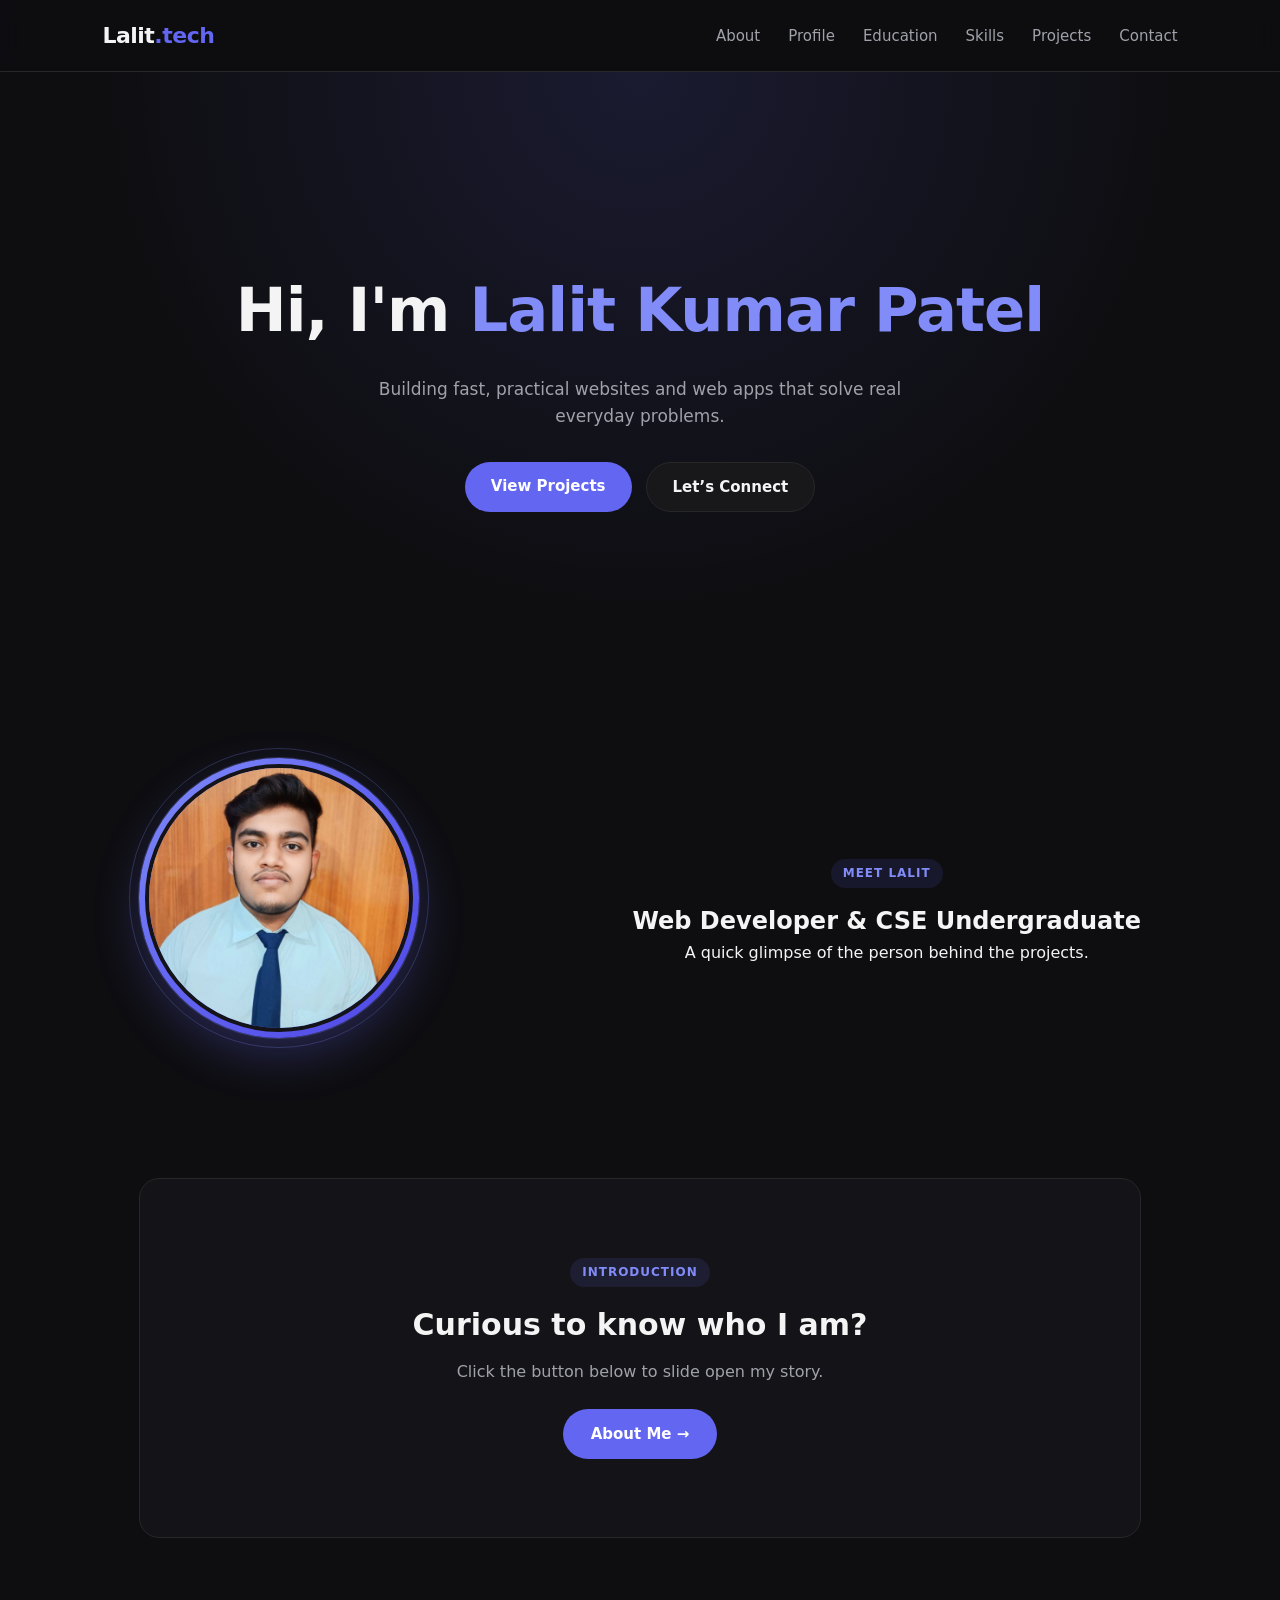
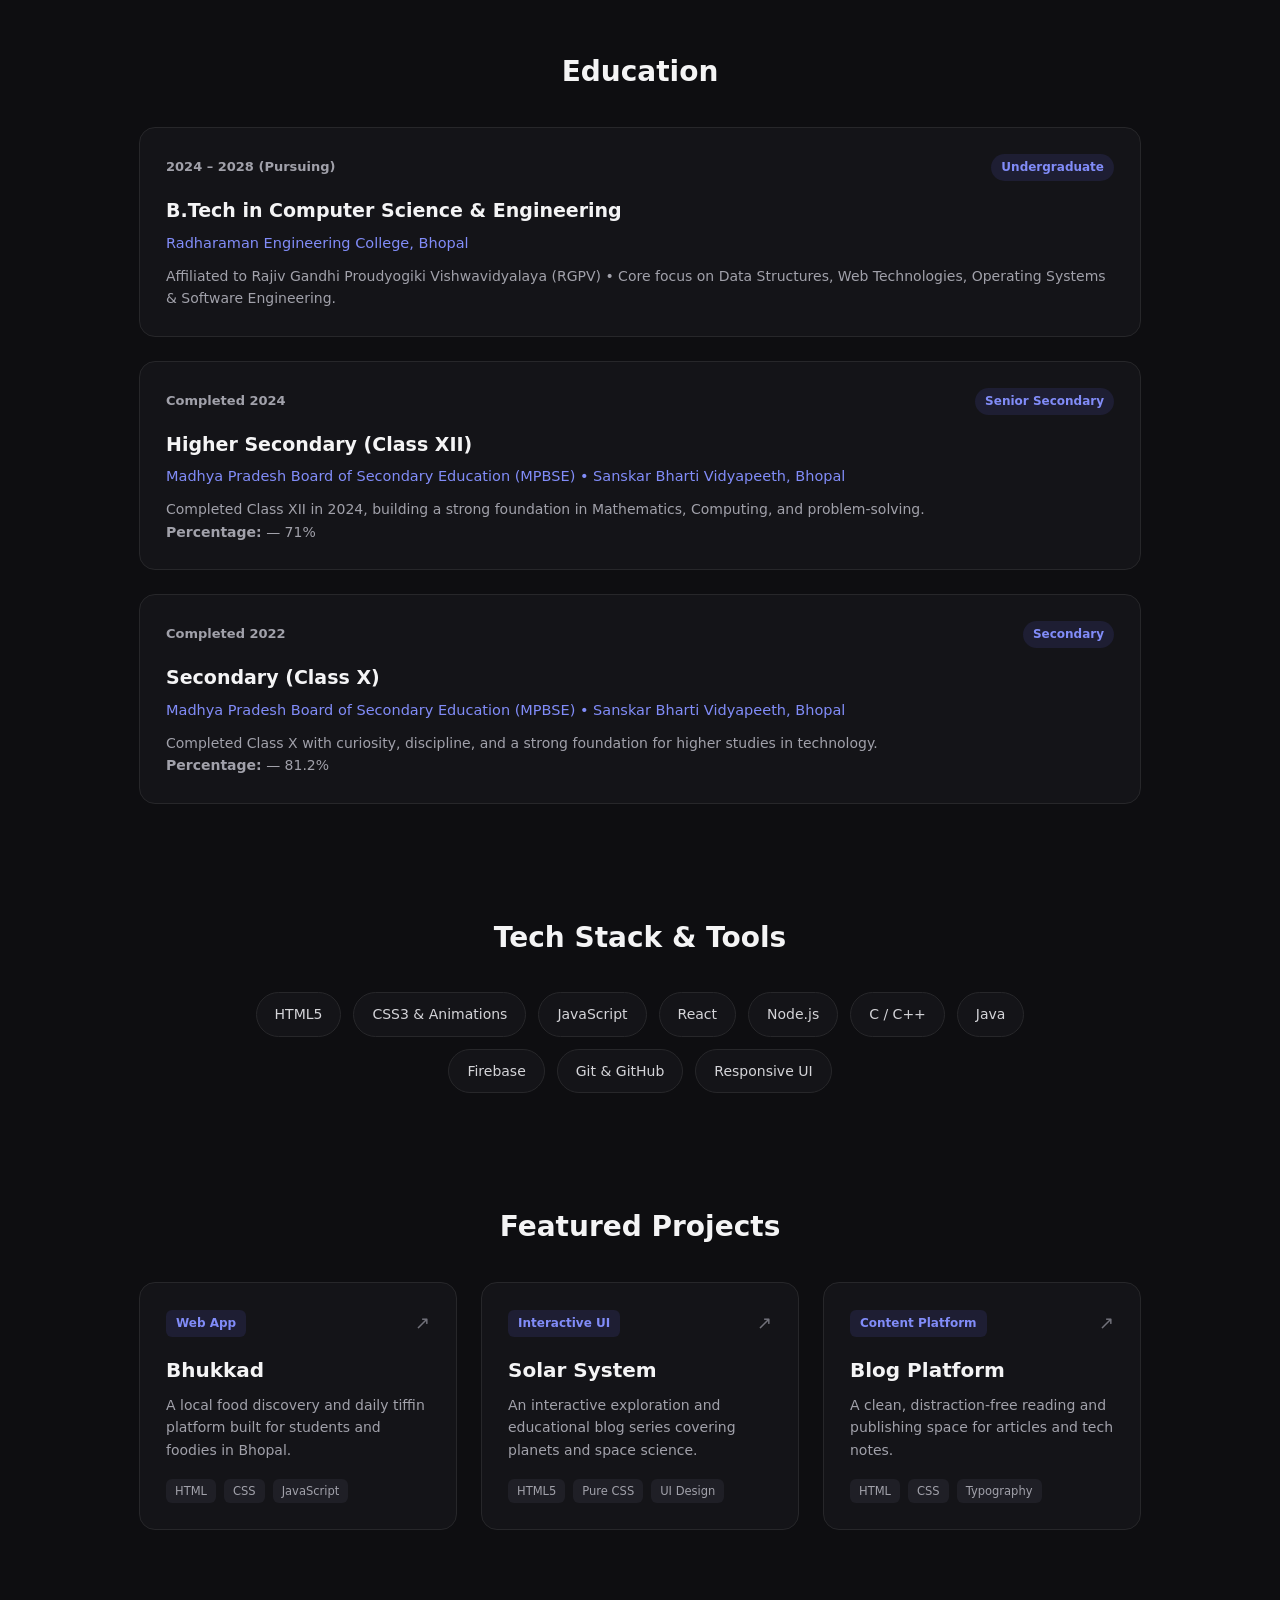
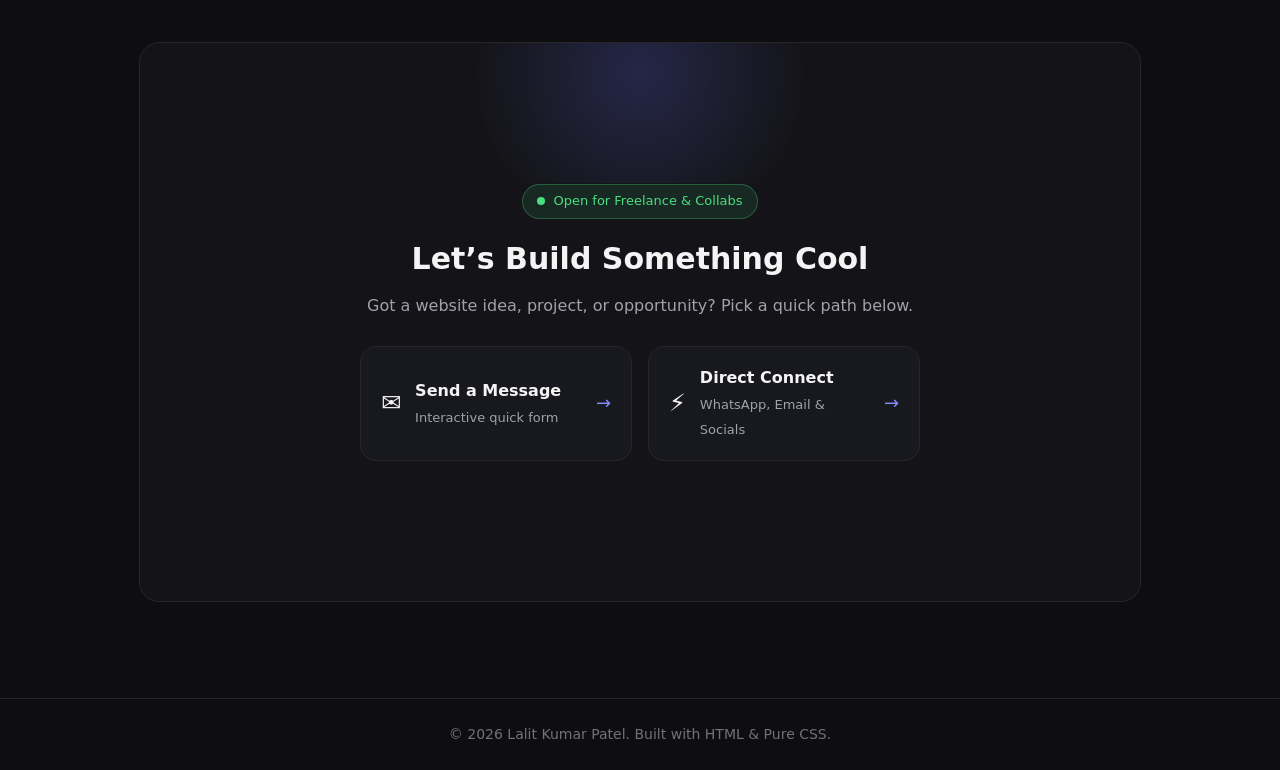
==== index.html @ 181f8908 "Fix portfolio homepage for GitHub Pages" ====
<!DOCTYPE html>
<html lang="en">
<head>
  <meta charset="UTF-8" />
  <meta name="viewport" content="width=device-width, initial-scale=1.0" />
  <meta name="theme-color" content="#0e0e11" />
  <title>Lalit Kumar Patel | Web Developer Portfolio</title>
  <link rel="icon" href="favicon.png" type="image/png" />
  <link rel="stylesheet" href="portfolio.css" />
</head>
<body>
  <!-- Navigation Bar -->
  <nav class="navbar">
    <div class="logo">Lalit<span>.tech</span></div>
    <ul>
      <li><a href="#about">About</a></li>
      <li><a href="#profile">Profile</a></li>
      <li><a href="#education">Education</a></li>
      <li><a href="#skills">Skills</a></li>
      <li><a href="#projects">Projects</a></li>
      <li><a href="#contact">Contact</a></li>
    </ul>
  </nav>

  <!-- Hero Section -->
  <header class="hero">
    <h1>Hi, I'm <span>Lalit Kumar Patel</span></h1>
    <p class="hero-sub">
      Building fast, practical websites and web apps that solve real everyday problems.
    </p>
    <div class="hero-actions">
      <a href="#projects" class="btn-primary">View Projects</a>
      <a href="#contact" class="btn-secondary">Let’s Connect</a>
    </div>
  </header>

  <main>
    <!-- Profile Image Section -->
    <section id="profile" class="section profile-section" style="display: flex; align-items: center; gap: 2rem;">
      <div class="profile-image-wrap">
        <img src="profile.webp" alt="Portrait of Lalit Kumar Patel" class="profile-image" />
      </div>
      <div style="text-align: center;">
        <span class="section-tag">Meet Lalit</span>
        <h2>Web Developer &amp; CSE Undergraduate</h2>
        <p>A quick glimpse of the person behind the projects.</p>
      </div>
    </section>

    <!-- About Me Section -->
    <section id="about" class="section">
      <div class="about-box">
        <input type="checkbox" id="about-drawer-toggle" aria-label="Toggle About Me drawer" />

        <div class="about-front">
          <span class="section-tag">Introduction</span>
          <h2>Curious to know who I am?</h2>
          <p>Click the button below to slide open my story.</p>
          <label for="about-drawer-toggle" class="drawer-trigger-btn">
            About Me →
          </label>
        </div>

        <div class="section-drawer">
          <div class="drawer-top">
            <h3>About Me</h3>
            <label for="about-drawer-toggle" class="close-btn" aria-label="Close About Me drawer">&times;</label>
          </div>
          <div class="drawer-body">
            <p>
              Hey! I’m <strong>Lalit</strong>—a Computer Science student from Bhopal who enjoys building useful things for the web.
            </p>
            <p>
              I spend most of my time turning rough ideas into clean, working websites. Instead of just making practice clones, I like building stuff people around me can actually use—like <strong>Bhukkad</strong> for local food and tiffins, or an online store setup for <strong>Manya Medical Store</strong>.
            </p>
            <p>
              When I’m not coding, I’m usually hosting college events, managing fests, or exploring new ideas. Always up for learning and building cool projects.
            </p>
          </div>
        </div>
      </div>
    </section>

    <!-- Education Section -->
    <section id="education" class="section">
      <h2 class="section-title">Education</h2>
      <div class="education-grid" style="display: flex; flex-direction: column;">
        <div class="edu-card">
          <div class="edu-top">
            <span class="edu-year">2024 – 2028 (Pursuing)</span>
            <span class="edu-badge">Undergraduate</span>
          </div>
          <h3>B.Tech in Computer Science &amp; Engineering</h3>
          <p class="edu-inst">Radharaman Engineering College, Bhopal</p>
          <p class="edu-sub">Affiliated to Rajiv Gandhi Proudyogiki Vishwavidyalaya (RGPV) • Core focus on Data Structures, Web Technologies, Operating Systems &amp; Software Engineering.</p>
        </div>

        <div class="edu-card">
          <div class="edu-top">
            <span class="edu-year">Completed 2024</span>
            <span class="edu-badge">Senior Secondary</span>
          </div>
          <h3>Higher Secondary (Class XII)</h3>
          <p class="edu-inst">Madhya Pradesh Board of Secondary Education (MPBSE) • Sanskar Bharti Vidyapeeth, Bhopal</p>
          <p class="edu-sub">Completed Class XII in 2024, building a strong foundation in Mathematics, Computing, and problem-solving.</p>
          <p class="edu-sub"><strong>Percentage:</strong> — 71%</p>
        </div>
        <div class="edu-card">
          <div class="edu-top">
            <span class="edu-year">Completed 2022</span>
            <span class="edu-badge">Secondary</span>
          </div>
          <h3>Secondary (Class X)</h3>
          <p class="edu-inst">Madhya Pradesh Board of Secondary Education (MPBSE) • Sanskar Bharti Vidyapeeth, Bhopal</p>
          <p class="edu-sub">Completed Class X with curiosity, discipline, and a strong foundation for higher studies in technology.</p>
          <p class="edu-sub"><strong>Percentage:</strong> — 81.2%</p>
        </div>
      </div>
    </section>

    <!-- Tech Stack & Skills Section -->
    <section id="skills" class="section skills-section">
      <h2 class="section-title">Tech Stack &amp; Tools</h2>
      <div class="skills-grid">
        <span class="skill-pill">HTML5</span>
        <span class="skill-pill">CSS3 &amp; Animations</span>
        <span class="skill-pill">JavaScript</span>
        <span class="skill-pill">React</span>
        <span class="skill-pill">Node.js</span>
        <span class="skill-pill">C / C++</span>
        <span class="skill-pill">Java</span>
        <span class="skill-pill">Firebase</span>
        <span class="skill-pill">Git &amp; GitHub</span>
        <span class="skill-pill">Responsive UI</span>
      </div>
    </section>

    <!-- Projects Section -->
    <section id="projects" class="section">
      <h2 class="section-title">Featured Projects</h2>
      <div class="projects-grid">
        <a href="https://bhukkad-static.vercel.app/" target="_blank" rel="noopener noreferrer" class="project-card">
          <div>
            <div class="card-top">
              <span class="project-tag">Web App</span>
              <span class="arrow">↗</span>
            </div>
            <h3>Bhukkad</h3>
            <p>A local food discovery and daily tiffin platform built for students and foodies in Bhopal.</p>
          </div>
          <div class="tech-tags">
            <span>HTML</span>
            <span>CSS</span>
            <span>JavaScript</span>
          </div>
        </a>

        <a href="solarsystem.html" target="_blank" rel="noopener noreferrer" class="project-card">
          <div>
            <div class="card-top">
              <span class="project-tag">Interactive UI</span>
              <span class="arrow">↗</span>
            </div>
            <h3>Solar System</h3>
            <p>An interactive exploration and educational blog series covering planets and space science.</p>
          </div>
          <div class="tech-tags">
            <span>HTML5</span>
            <span>Pure CSS</span>
            <span>UI Design</span>
          </div>
        </a>

        <a href="project3.html" target="_blank" rel="noopener noreferrer" class="project-card">
          <div>
            <div class="card-top">
              <span class="project-tag">Content Platform</span>
              <span class="arrow">↗</span>
            </div>
            <h3>Blog Platform</h3>
            <p>A clean, distraction-free reading and publishing space for articles and tech notes.</p>
          </div>
          <div class="tech-tags">
            <span>HTML</span>
            <span>CSS</span>
            <span>Typography</span>
          </div>
        </a>
      </div>
    </section>

    <!-- Interactive Contact Hub (Zero White Flash) -->
    <section id="contact" class="section contact-section">
      <div id="message-sent" class="about-box contact-hub">
        <div class="hub-glow"></div>

        <!-- Hidden Drawer Toggles -->
        <input type="checkbox" id="msg-drawer-toggle" class="drawer-checkbox" aria-label="Toggle Send Message drawer" />
        <input type="checkbox" id="social-drawer-toggle" class="drawer-checkbox" aria-label="Toggle Other Contact drawer" />

        <!-- Main Front View -->
        <div class="about-front hub-front">
          <div class="availability-pill">
            <span class="pulse-dot"></span> Open for Freelance &amp; Collabs
          </div>
          <h2>Let’s Build Something Cool</h2>
          <p>Got a website idea, project, or opportunity? Pick a quick path below.</p>
          
          <div class="hub-actions">
            <label for="msg-drawer-toggle" class="hub-card-btn">
              <span class="hub-icon">&#9993;</span>
              <div>
                <strong>Send a Message</strong>
                <small>Interactive quick form</small>
              </div>
              <span class="hub-arrow">→</span>
            </label>

            <label for="social-drawer-toggle" class="hub-card-btn">
              <span class="hub-icon">⚡</span>
              <div>
                <strong>Direct Connect</strong>
                <small>WhatsApp, Email &amp; Socials</small>
              </div>
              <span class="hub-arrow">→</span>
            </label>
          </div>
        </div>

        <!-- Drawer 1: Interactive Form with Country Code & Live Progress -->
        <div class="section-drawer msg-drawer">
          <div class="drawer-top">
            <h3>Drop Your Details</h3>
            <label for="msg-drawer-toggle" class="close-btn" aria-label="Close Send Message drawer">&times;</label>
          </div>

          <div class="drawer-body">
            <form action="#message-sent" class="modern-form">
              <!-- Live Pure-CSS Completion Meter -->
              <div class="progress-track" aria-hidden="true">
                <div class="progress-fill"></div>
              </div>

              <!-- Interactive Selectable Reason Chips (Required) -->
              <div class="reason-picker">
                <span class="picker-label">Why are you messaging me? *</span>
                <div class="chip-grid">
                  <label class="reason-chip">
                    <input type="radio" name="reason" value="Freelance Project" required />
                    <span>💻 Freelance Project</span>
                  </label>
                  <label class="reason-chip">
                    <input type="radio" name="reason" value="Internship / Job" />
                    <span>🚀 Job / Internship</span>
                  </label>
                  <label class="reason-chip">
                    <input type="radio" name="reason" value="Collaboration" />
                    <span>🤝 Collaboration</span>
                  </label>
                  <label class="reason-chip">
                    <input type="radio" name="reason" value="Just Saying Hi" />
                    <span>👋 Just Saying Hi</span>
                  </label>
                </div>
              </div>

              <!-- Name & Country Code + Phone Row -->
              <div class="input-row">
                <div class="floating-field">
                  <input type="text" id="f-name" name="name" placeholder=" " required />
                  <label for="f-name">Your Name *</label>
                </div>

                <!-- Country Code + Phone Combined Box -->
                <div class="phone-group">
                  <select name="country_code" class="country-select" aria-label="Country Code">
                    <option value="+91" selected>🇮🇳 +91</option>
                    <option value="+1">🇺🇸 +1</option>
                    <option value="+44">🇬🇧 +44</option>
                    <option value="+971">🇦🇪 +971</option>
                    <option value="+61">🇦🇺 +61</option>
                    <option value="+49">🇩🇪 +49</option>
                  </select>
                  <div class="floating-field phone-input-wrap">
                    <input type="tel" id="f-phone" name="phone" placeholder=" " pattern="[0-9\s-]{7,15}" required />
                    <label for="f-phone">Contact No. *</label>
                  </div>
                </div>
              </div>

              <div class="floating-field">
                <input type="email" id="f-email" name="email" placeholder=" " required />
                <label for="f-email">Your Email Address *</label>
              </div>

              <div class="floating-field">
                <input type="text" id="f-note" name="note" placeholder=" " />
                <label for="f-note">Quick Note or Project Idea (Optional)</label>
              </div>

              <button type="submit" class="btn-primary modern-submit">
                Send Message ✨
              </button>
            </form>
          </div>
        </div>

        <!-- Smooth In-Place Confirmation Screen (No White Flash) -->
        <div class="section-drawer sent-drawer">
          <div class="drawer-top">
            <h3>Status</h3>
            <a href="#contact" class="close-btn" aria-label="Close confirmation">&times;</a>
          </div>
          <div class="drawer-body sent-body">
            <div class="sent-badge">✓</div>
            <h4>Message Sent!</h4>
            <p>Thanks for reaching out, buddy. Lalit will get back to you soon.</p>
            <a href="#contact" class="drawer-trigger-btn">Done</a>
          </div>
        </div>

        <!-- Drawer 2: Interactive Social Cards Grid (Clean Copy, No IDs) -->
        <div class="section-drawer social-drawer">
          <div class="drawer-top">
            <h3>Direct Connect</h3>
            <label for="social-drawer-toggle" class="close-btn" aria-label="Close Other Contact drawer">&times;</label>
          </div>

          <div class="drawer-body">
            <p class="social-sub">Choose your preferred platform to start a conversation:</p>
            <div class="social-cards-grid">
              <a href="https://wa.me/918319443695" target="_blank" rel="noopener noreferrer" class="social-tile wa-tile">
                <img src="whatsapp.webp" alt="WhatsApp" height="44" />
                <div>
                  <strong>WhatsApp</strong>
                  <small>Chat directly</small>
                </div>
                <span class="tile-arrow">↗</span>
              </a>

              <a href="mailto:lalitkumarpatel.10.english@gmail.com" target="_blank" rel="noopener noreferrer" class="social-tile mail-tile">
                <img src="email.webp" alt="Email" height="34" />
                <div>
                  <strong>Email Me</strong>
                  <small>Send an inbox note</small>
                </div>
                <span class="tile-arrow">↗</span>
              </a>

              <a href="https://www.linkedin.com/in/thelalitpatel25" target="_blank" rel="noopener noreferrer" class="social-tile li-tile">
                <img src="linkedin.webp" alt="LinkedIn" height="44" />
                <div>
                  <strong>LinkedIn</strong>
                  <small>Let’s network</small>
                </div>
                <span class="tile-arrow">↗</span>
              </a>

              <a href="https://github.com/Lalit2506" target="_blank" rel="noopener noreferrer" class="social-tile gh-tile">
                <img src="github.webp" alt="GitHub" height="36" />
                <div>
                  <strong>GitHub</strong>
                  <small>Explore my code</small>
                </div>
                <span class="tile-arrow">↗</span>
              </a>

              <a href="https://www.instagram.com/the_lalit_patel_25/" target="_blank" rel="noopener noreferrer" class="social-tile ig-tile">
                <img src="instagram.webp" alt="Instagram" height="44" />
                <div>
                  <strong>Instagram</strong>
                  <small>Follow updates</small>
                </div>
                <span class="tile-arrow">↗</span>
              </a>

              <a href="https://www.facebook.com/lalit.patel.884499/" target="_blank" rel="noopener noreferrer" class="social-tile fb-tile">
                <img src="facebook.webp" alt="Facebook" height="28" />
                <div>
                  <strong>Facebook</strong>
                  <small>Stay connected</small>
                </div>
                <span class="tile-arrow">↗</span>
              </a>
              <a href="sms:8319443695" class="social-tile dm-tile" style="grid-column: 1 / -1; justify-self: center;">
                <span aria-hidden="true">💬</span>
                <div>
                  <strong>Direct Message</strong>
                  <small>Send me a message</small>
                </div>
                <span class="tile-arrow">↗</span>
              </a>
            </div>
          </div>
        </div>
      </div>
    </section>
  </main>

  <footer>
    <p>© 2026 Lalit Kumar Patel. Built with HTML &amp; Pure CSS.</p>
  </footer>
</body>
</html>
---- portfolio.css ----
/* Base Reset & Smooth Scroll */
* {
  margin: 0;
  padding: 0;
  box-sizing: border-box;
}

html {
  scroll-behavior: smooth;
  background-color: #0e0e11; /* Prevents any white flash on navigation */
  color-scheme: dark;
}

body {
  font-family: system-ui, -apple-system, BlinkMacSystemFont, "Segoe UI", Roboto, sans-serif;
  background-color: #0e0e11;
  color: #f4f4f5;
  line-height: 1.6;
}

/* --- NAVBAR --- */
.navbar {
  position: sticky;
  top: 0;
  z-index: 50;
  display: flex;
  justify-content: space-between;
  align-items: center;
  padding: 18px 8%;
  background: rgba(14, 14, 17, 0.85);
  backdrop-filter: blur(10px);
  border-bottom: 1px solid #27272a;
}

.logo {
  font-size: 22px;
  font-weight: 700;
  letter-spacing: -0.5px;
}

.logo span {
  color: #6366f1;
}

.navbar ul {
  list-style: none;
  display: flex;
  gap: 28px;
}

.navbar a {
  color: #a1a1aa;
  text-decoration: none;
  font-size: 15px;
  font-weight: 500;
  transition: color 0.2s ease;
}

.navbar a:hover {
  color: #ffffff;
}

/* --- HERO SECTION --- */
.hero {
  min-height: 70vh;
  display: flex;
  flex-direction: column;
  justify-content: center;
  align-items: center;
  text-align: center;
  padding: 60px 20px;
  background: radial-gradient(circle at top, rgba(99, 102, 241, 0.14), transparent 60%);
}

.badge {
  background: #18181b;
  border: 1px solid #27272a;
  color: #a1a1aa;
  padding: 6px 14px;
  border-radius: 99px;
  font-size: 13px;
  margin-bottom: 20px;
}

.hero h1 {
  font-size: clamp(2.2rem, 5vw, 3.8rem);
  font-weight: 800;
  letter-spacing: -1px;
  margin-bottom: 16px;
}

.hero h1 span {
  color: #818cf8;
}

.hero-sub {
  max-width: 560px;
  color: #a1a1aa;
  font-size: 17px;
  margin-bottom: 32px;
}

.hero-actions {
  display: flex;
  gap: 14px;
  flex-wrap: wrap;
  justify-content: center;
}

.btn-primary {
  display: inline-block;
  padding: 12px 26px;
  background: #6366f1;
  color: #ffffff;
  text-decoration: none;
  font-weight: 600;
  font-size: 15px;
  border: none;
  border-radius: 99px;
  cursor: pointer;
  transition: transform 0.2s ease, background 0.2s ease, box-shadow 0.2s ease;
}

.btn-primary:hover {
  background: #4f46e5;
  transform: translateY(-2px);
  box-shadow: 0 8px 22px rgba(99, 102, 241, 0.35);
}

.btn-secondary {
  display: inline-block;
  padding: 12px 26px;
  background: #18181b;
  color: #f4f4f5;
  border: 1px solid #27272a;
  text-decoration: none;
  font-weight: 600;
  font-size: 15px;
  border-radius: 99px;
  transition: background 0.2s ease, border-color 0.2s ease, transform 0.2s ease;
}

.btn-secondary:hover {
  background: #27272a;
  border-color: #3f3f46;
  transform: translateY(-2px);
}

/* --- COMMON SECTION --- */
.section {
  max-width: 1050px;
  margin: 0 auto;
  padding: 56px 24px;
}

.section-title {
  font-size: 28px;
  font-weight: 700;
  margin-bottom: 32px;
  text-align: center;
}

/* ===================================================
   ABOUT ME & SHARED DRAWER SYSTEM
=================================================== */
.about-box {
  position: relative;
  overflow: hidden;
  min-height: 360px;
  background: #141418;
  border: 1px solid #27272a;
  border-radius: 20px;
  display: flex;
  align-items: center;
  justify-content: center;
  padding: 40px 24px;
}

#about-drawer-toggle,
.drawer-checkbox {
  display: none;
}

.about-front {
  position: relative;
  z-index: 2;
  text-align: center;
  max-width: 560px;
  transition: opacity 0.4s ease, transform 0.4s ease;
}

.section-tag {
  display: inline-block;
  font-size: 12px;
  font-weight: 600;
  text-transform: uppercase;
  letter-spacing: 1px;
  color: #818cf8;
  background: rgba(99, 102, 241, 0.12);
  padding: 5px 12px;
  border-radius: 99px;
  margin-bottom: 14px;
}

.about-front h2 {
  font-size: 30px;
  margin-bottom: 10px;
}

.about-front p {
  color: #a1a1aa;
  margin-bottom: 24px;
  font-size: 16px;
}

.drawer-trigger-btn {
  display: inline-block;
  padding: 13px 28px;
  background: #6366f1;
  color: #ffffff;
  text-decoration: none;
  font-weight: 600;
  font-size: 15px;
  border-radius: 99px;
  cursor: pointer;
  transition: background 0.2s ease, transform 0.2s ease;
}

.drawer-trigger-btn:hover {
  background: #4f46e5;
  transform: translateY(-2px);
}

.section-drawer {
  position: absolute;
  top: 0;
  right: 0;
  width: 100%;
  height: 100%;
  background: #18181f;
  border-left: 1px solid #3f3f46;
  padding: 28px 36px;
  display: flex;
  flex-direction: column;
  justify-content: center;
  transform: translateX(100%);
  transition: transform 0.55s cubic-bezier(0.16, 1, 0.3, 1);
  z-index: 10;
  overflow-y: auto;
}

#about-drawer-toggle:checked ~ .section-drawer {
  transform: translateX(0);
}

#about-drawer-toggle:checked ~ .about-front {
  opacity: 0.2;
  transform: translateX(-30px);
}

.drawer-top {
  display: flex;
  justify-content: space-between;
  align-items: center;
  border-bottom: 1px solid #27272a;
  padding-bottom: 12px;
  margin-bottom: 16px;
}

.drawer-top h3 {
  font-size: 21px;
  color: #818cf8;
}

.close-btn {
  font-size: 28px;
  line-height: 1;
  color: #a1a1aa;
  text-decoration: none;
  cursor: pointer;
  padding: 2px 10px;
  border-radius: 50%;
  transition: background 0.2s ease, color 0.2s ease, transform 0.2s ease;
}

.close-btn:hover {
  background: #27272a;
  color: #ffffff;
  transform: rotate(90deg);
}

.drawer-body p {
  color: #d4d4d8;
  font-size: 15.5px;
  line-height: 1.7;
  margin-bottom: 14px;
  opacity: 0;
  transform: translateX(15px);
  transition: opacity 0.4s ease 0.2s, transform 0.4s ease 0.2s;
}

#about-drawer-toggle:checked ~ .section-drawer .drawer-body p {
  opacity: 1;
  transform: translateX(0);
}

.drawer-body strong {
  color: #ffffff;
}

/* --- TECH STACK & SKILLS --- */
.skills-grid {
  display: flex;
  flex-wrap: wrap;
  justify-content: center;
  gap: 12px;
  max-width: 780px;
  margin: 0 auto;
}

.skill-pill {
  padding: 10px 18px;
  background: #141418;
  border: 1px solid #27272a;
  border-radius: 99px;
  font-size: 14px;
  font-weight: 500;
  color: #d4d4d8;
  transition: border-color 0.2s ease, transform 0.2s ease, color 0.2s ease;
}

.skill-pill:hover {
  border-color: #6366f1;
  color: #ffffff;
  transform: translateY(-2px);
}

/* --- PROJECTS GRID --- */
.projects-grid {
  display: grid;
  grid-template-columns: repeat(auto-fit, minmax(280px, 1fr));
  gap: 24px;
}

.project-card {
  background: #141418;
  border: 1px solid #27272a;
  border-radius: 16px;
  padding: 26px;
  text-decoration: none;
  color: inherit;
  display: flex;
  flex-direction: column;
  justify-content: space-between;
  gap: 18px;
  transition: transform 0.25s ease, border-color 0.25s ease, background 0.25s ease;
}

.project-card:hover {
  transform: translateY(-5px);
  border-color: #6366f1;
  background: #18181f;
}

.card-top {
  display: flex;
  justify-content: space-between;
  align-items: center;
  margin-bottom: 16px;
}

.project-tag {
  font-size: 12px;
  font-weight: 600;
  color: #818cf8;
  background: rgba(99, 102, 241, 0.12);
  padding: 4px 10px;
  border-radius: 6px;
}

.arrow {
  font-size: 18px;
  color: #71717a;
  transition: transform 0.2s ease, color 0.2s ease;
}

.project-card:hover .arrow {
  color: #ffffff;
  transform: translate(3px, -3px);
}

.project-card h3 {
  font-size: 20px;
  margin-bottom: 8px;
}

.project-card p {
  font-size: 14px;
  color: #a1a1aa;
}

.tech-tags {
  display: flex;
  flex-wrap: wrap;
  gap: 8px;
}

.tech-tags span {
  font-size: 11.5px;
  padding: 3px 9px;
  border-radius: 6px;
  background: #1f1f26;
  color: #a1a1aa;
}

/* ===================================================
   NEXT-LEVEL INTERACTIVE CONTACT HUB
=================================================== */
.contact-section {
  margin-bottom: 40px;
}

.contact-hub {
  min-height: 560px;
  padding: 44px 36px;
}

.hub-glow {
  position: absolute;
  top: -80px;
  left: 50%;
  transform: translateX(-50%);
  width: 420px;
  height: 220px;
  background: radial-gradient(circle, rgba(99, 102, 241, 0.22), transparent 70%);
  pointer-events: none;
  z-index: 1;
}

.availability-pill {
  display: inline-flex;
  align-items: center;
  gap: 8px;
  padding: 6px 14px;
  border-radius: 99px;
  font-size: 13px;
  font-weight: 500;
  background: rgba(74, 222, 128, 0.1);
  border: 1px solid rgba(74, 222, 128, 0.3);
  color: #4ade80;
  margin-bottom: 16px;
}

.pulse-dot {
  width: 8px;
  height: 8px;
  border-radius: 50%;
  background: #4ade80;
  animation: pulseRing 1.8s infinite;
}

@keyframes pulseRing {
  0% { box-shadow: 0 0 0 0 rgba(74, 222, 128, 0.7); }
  70% { box-shadow: 0 0 0 8px rgba(74, 222, 128, 0); }
  100% { box-shadow: 0 0 0 0 rgba(74, 222, 128, 0); }
}

.hub-actions {
  display: grid;
  grid-template-columns: repeat(2, 1fr);
  gap: 16px;
  max-width: 620px;
  margin: 28px auto 0;
}

.hub-card-btn {
  display: flex;
  align-items: center;
  gap: 14px;
  padding: 18px 20px;
  border-radius: 16px;
  border: 1px solid #27272a;
  background: #18181f;
  cursor: pointer;
  text-align: left;
  transition: transform 0.25s ease, border-color 0.25s ease, background 0.25s ease, box-shadow 0.25s ease;
}

.hub-card-btn:hover {
  transform: translateY(-4px);
  border-color: #6366f1;
  background: rgba(99, 102, 241, 0.1);
  box-shadow: 0 12px 26px rgba(0, 0, 0, 0.4);
}

.hub-icon {
  font-size: 24px;
}

.hub-card-btn strong {
  display: block;
  font-size: 16px;
  color: #f4f4f5;
}

.hub-card-btn small {
  color: #a1a1aa;
  font-size: 13px;
}

.hub-arrow {
  margin-left: auto;
  font-size: 18px;
  color: #818cf8;
  transition: transform 0.25s ease;
}

.hub-card-btn:hover .hub-arrow {
  transform: translateX(5px);
}

/* Drawer Slide-In Logic */
#msg-drawer-toggle:checked ~ .msg-drawer,
#social-drawer-toggle:checked ~ .social-drawer,
#message-sent:target .sent-drawer {
  transform: translateX(0);
}

#msg-drawer-toggle:checked ~ .hub-front,
#social-drawer-toggle:checked ~ .hub-front {
  opacity: 0.2;
  transform: translateX(-30px);
}

/* Pure CSS Live Form Progress Bar */
.progress-track {
  width: 100%;
  height: 5px;
  background: #27272a;
  border-radius: 99px;
  overflow: hidden;
  margin-bottom: 4px;
}

.progress-fill {
  height: 100%;
  width: 8%;
  background: linear-gradient(90deg, #6366f1, #818cf8);
  border-radius: 99px;
  transition: width 0.35s ease, background 0.35s ease;
}

.modern-form:has(input[name="reason"]:checked) .progress-fill {
  width: 30%;
}

.modern-form:has(input[name="reason"]:checked):has(#f-name:valid) .progress-fill {
  width: 55%;
}

.modern-form:has(input[name="reason"]:checked):has(#f-name:valid):has(#f-phone:valid) .progress-fill {
  width: 80%;
}

.modern-form:valid .progress-fill {
  width: 100%;
  background: linear-gradient(90deg, #6366f1, #4ade80);
}

.modern-form {
  display: flex;
  flex-direction: column;
  gap: 14px;
  max-width: 640px;
  margin: 0 auto;
  text-align: left;
}

.picker-label {
  display: block;
  font-size: 13.5px;
  color: #a1a1aa;
  margin-bottom: 8px;
}

.chip-grid {
  display: grid;
  grid-template-columns: repeat(2, 1fr);
  gap: 10px;
}

.reason-chip {
  cursor: pointer;
}

.reason-chip input {
  position: absolute;
  opacity: 0;
  pointer-events: none;
}

.reason-chip span {
  display: block;
  padding: 10px 14px;
  border-radius: 12px;
  border: 1px solid #27272a;
  background: #141418;
  color: #d4d4d8;
  font-size: 14px;
  text-align: center;
  transition: all 0.2s ease;
}

.reason-chip:hover span {
  border-color: #6366f1;
  transform: translateY(-1px);
}

.reason-chip input:checked + span {
  border-color: #6366f1;
  background: rgba(99, 102, 241, 0.2);
  color: #ffffff;
  font-weight: 600;
  box-shadow: 0 0 14px rgba(99, 102, 241, 0.25);
}

/* Name + Country Code Phone Row */
.input-row {
  display: grid;
  grid-template-columns: 1fr 1.25fr;
  gap: 12px;
}

.phone-group {
  display: flex;
  gap: 8px;
  align-items: stretch;
}

.country-select {
  padding: 0 10px;
  border-radius: 12px;
  border: 1.5px solid #27272a;
  background: #141418;
  color: #f4f4f5;
  font-family: inherit;
  font-size: 14px;
  cursor: pointer;
  outline: none;
  transition: border-color 0.25s ease;
}

.country-select:focus {
  border-color: #6366f1;
}

.phone-input-wrap {
  flex: 1;
}

.floating-field {
  position: relative;
}

.floating-field input {
  width: 100%;
  padding: 20px 16px 8px;
  font-size: 15px;
  border-radius: 12px;
  border: 1.5px solid #27272a;
  background: #141418;
  color: #f4f4f5;
  font-family: inherit;
  outline: none;
  transition: border-color 0.25s ease, box-shadow 0.25s ease;
}

.floating-field label {
  position: absolute;
  left: 16px;
  top: 50%;
  transform: translateY(-50%);
  font-size: 14px;
  color: #71717a;
  pointer-events: none;
  transition: all 0.2s ease;
}

.floating-field input:focus ~ label,
.floating-field input:not(:placeholder-shown) ~ label {
  top: 10px;
  font-size: 11px;
  color: #818cf8;
}

.floating-field input:focus {
  border-color: #6366f1;
  box-shadow: 0 0 0 3px rgba(99, 102, 241, 0.2);
}

.floating-field input:not(:placeholder-shown):valid {
  border-color: #4ade80;
}

.floating-field input:not(:placeholder-shown):invalid {
  border-color: #f87171;
}

.modern-submit {
  padding: 14px 24px;
  font-size: 16px;
  width: 100%;
  border-radius: 12px;
  margin-top: 2px;
}

.modern-form:valid .modern-submit {
  background: linear-gradient(135deg, #6366f1, #4f46e5);
  box-shadow: 0 8px 24px rgba(99, 102, 241, 0.4);
}

/* Direct Connect Social Cards Grid */
.social-sub {
  opacity: 1 !important;
  transform: none !important;
  text-align: center;
  margin-bottom: 14px !important;
  color: #a1a1aa !important;
}

.social-cards-grid {
  display: grid;
  grid-template-columns: repeat(3, 1fr);
  gap: 14px;
  max-width: 700px;
  margin: 0 auto;
}

.social-tile {
  display: flex;
  align-items: center;
  gap: 12px;
  padding: 15px 16px;
  border-radius: 14px;
  border: 1px solid #27272a;
  background: #141418;
  text-decoration: none;
  color: #f4f4f5;
  text-align: left;
  transition: transform 0.2s ease, border-color 0.2s ease, background 0.2s ease;
}

.social-tile:hover {
  transform: translateY(-3px);
  background: #1f1f27;
}

.tile-arrow {
  margin-left: auto;
  font-size: 14px;
  color: #71717a;
  transition: transform 0.2s ease, color 0.2s ease;
}

.social-tile:hover .tile-arrow {
  color: #ffffff;
  transform: translate(2px, -2px);
}

.wa-tile:hover { border-color: #25d366; }
.li-tile:hover { border-color: #0a66c2; }
.ig-tile:hover { border-color: #e1306c; }
.gh-tile:hover { border-color: #818cf8; }
.mail-tile:hover { border-color: #6366f1; }
.fb-tile:hover { border-color: #1877f2; }

.tile-emoji {
  font-size: 26px;
}

.social-tile strong {
  display: block;
  font-size: 15px;
}

.social-tile small {
  display: block;
  font-size: 12px;
  color: #a1a1aa;
}

/* Confirmation Screen */
.sent-body {
  display: flex;
  flex-direction: column;
  align-items: center;
  justify-content: center;
  text-align: center;
  gap: 14px;
  padding-top: 24px;
}

.sent-body p {
  opacity: 1;
  transform: none;
}

.sent-badge {
  width: 68px;
  height: 68px;
  border-radius: 50%;
  background: rgba(74, 222, 128, 0.14);
  border: 2px solid #4ade80;
  color: #4ade80;
  font-size: 32px;
  display: flex;
  align-items: center;
  justify-content: center;
  animation: popIn 0.4s cubic-bezier(0.16, 1, 0.3, 1);
}

@keyframes popIn {
  0% { transform: scale(0.5); opacity: 0; }
  100% { transform: scale(1); opacity: 1; }
}

.sent-body h4 {
  font-size: 22px;
  color: #ffffff;
}

/* --- FOOTER --- */
footer {
  text-align: center;
  padding: 24px;
  border-top: 1px solid #27272a;
  color: #71717a;
  font-size: 14px;
}

footer a {
  color: #818cf8;
  text-decoration: none;
  transition: color 0.2s ease;
}

footer a:hover {
  color: #a5b4fc;
  text-decoration: underline;
}

/* Mobile Responsive Adjustments */
@media (max-width: 680px) {
  .about-box {
    min-height: 440px;
  }
  .contact-hub {
    min-height: 700px;
    padding: 30px 18px;
  }
  .section-drawer {
    padding: 24px 20px;
  }
  .hub-actions,
  .input-row,
  .chip-grid {
    grid-template-columns: 1fr;
  }
  .social-cards-grid {
    grid-template-columns: repeat(2, 1fr);
  }
}

/* --- EDUCATION SECTION --- */
.education-grid {
  display: grid;
  grid-template-columns: repeat(auto-fit, minmax(300px, 1fr));
  gap: 24px;
}

.edu-card {
  background: #141418;
  border: 1px solid #27272a;
  border-radius: 16px;
  padding: 26px;
  transition: transform 0.25s ease, border-color 0.25s ease, background 0.25s ease;
}

.edu-card:hover {
  transform: translateY(-4px);
  border-color: #6366f1;
  background: #18181f;
}

.edu-top {
  display: flex;
  justify-content: space-between;
  align-items: center;
  gap: 10px;
  margin-bottom: 14px;
}

.edu-year {
  font-size: 13px;
  font-weight: 600;
  color: #a1a1aa;
}

.edu-badge {
  font-size: 12px;
  font-weight: 600;
  color: #818cf8;
  background: rgba(99, 102, 241, 0.12);
  padding: 4px 10px;
  border-radius: 99px;
}

.edu-card h3 {
  font-size: 19px;
  margin-bottom: 6px;
  color: #f4f4f5;
}

.edu-inst {
  font-size: 14.5px;
  font-weight: 500;
  color: #818cf8;
  margin-bottom: 10px;
}

.edu-sub {
  font-size: 14px;
  color: #a1a1aa;
  line-height: 1.6;
}
.profile-image-wrap {
  position: relative;
  width: min(280px, 70vw);
  max-width: 280px;
  aspect-ratio: 1;
  margin: 0 auto 28px 0;
  padding: 6px;
  border-radius: 50%;
  background: linear-gradient(135deg, #818cf8, #6366f1 45%, #4f46e5);
  box-shadow: 0 0 0 1px rgba(129, 140, 248, 0.25), 0 18px 45px rgba(99, 102, 241, 0.28);
  isolation: isolate;
}

.profile-image-wrap::before {
  content: "";
  position: absolute;
  inset: -10px;
  border: 1px solid rgba(129, 140, 248, 0.25);
  border-radius: 50%;
  z-index: -1;
}

.profile-image-wrap img {
  display: block;
  width: 100%;
  height: 100%;
  border: 4px solid #141418;
  border-radius: 50%;
  object-fit: cover;
  object-position: center;
  background: #18181f;
  transition: transform 0.35s ease, filter 0.35s ease;
}

.profile-image-wrap:hover img {
  transform: scale(1.04);
  filter: saturate(1.08);
  
}
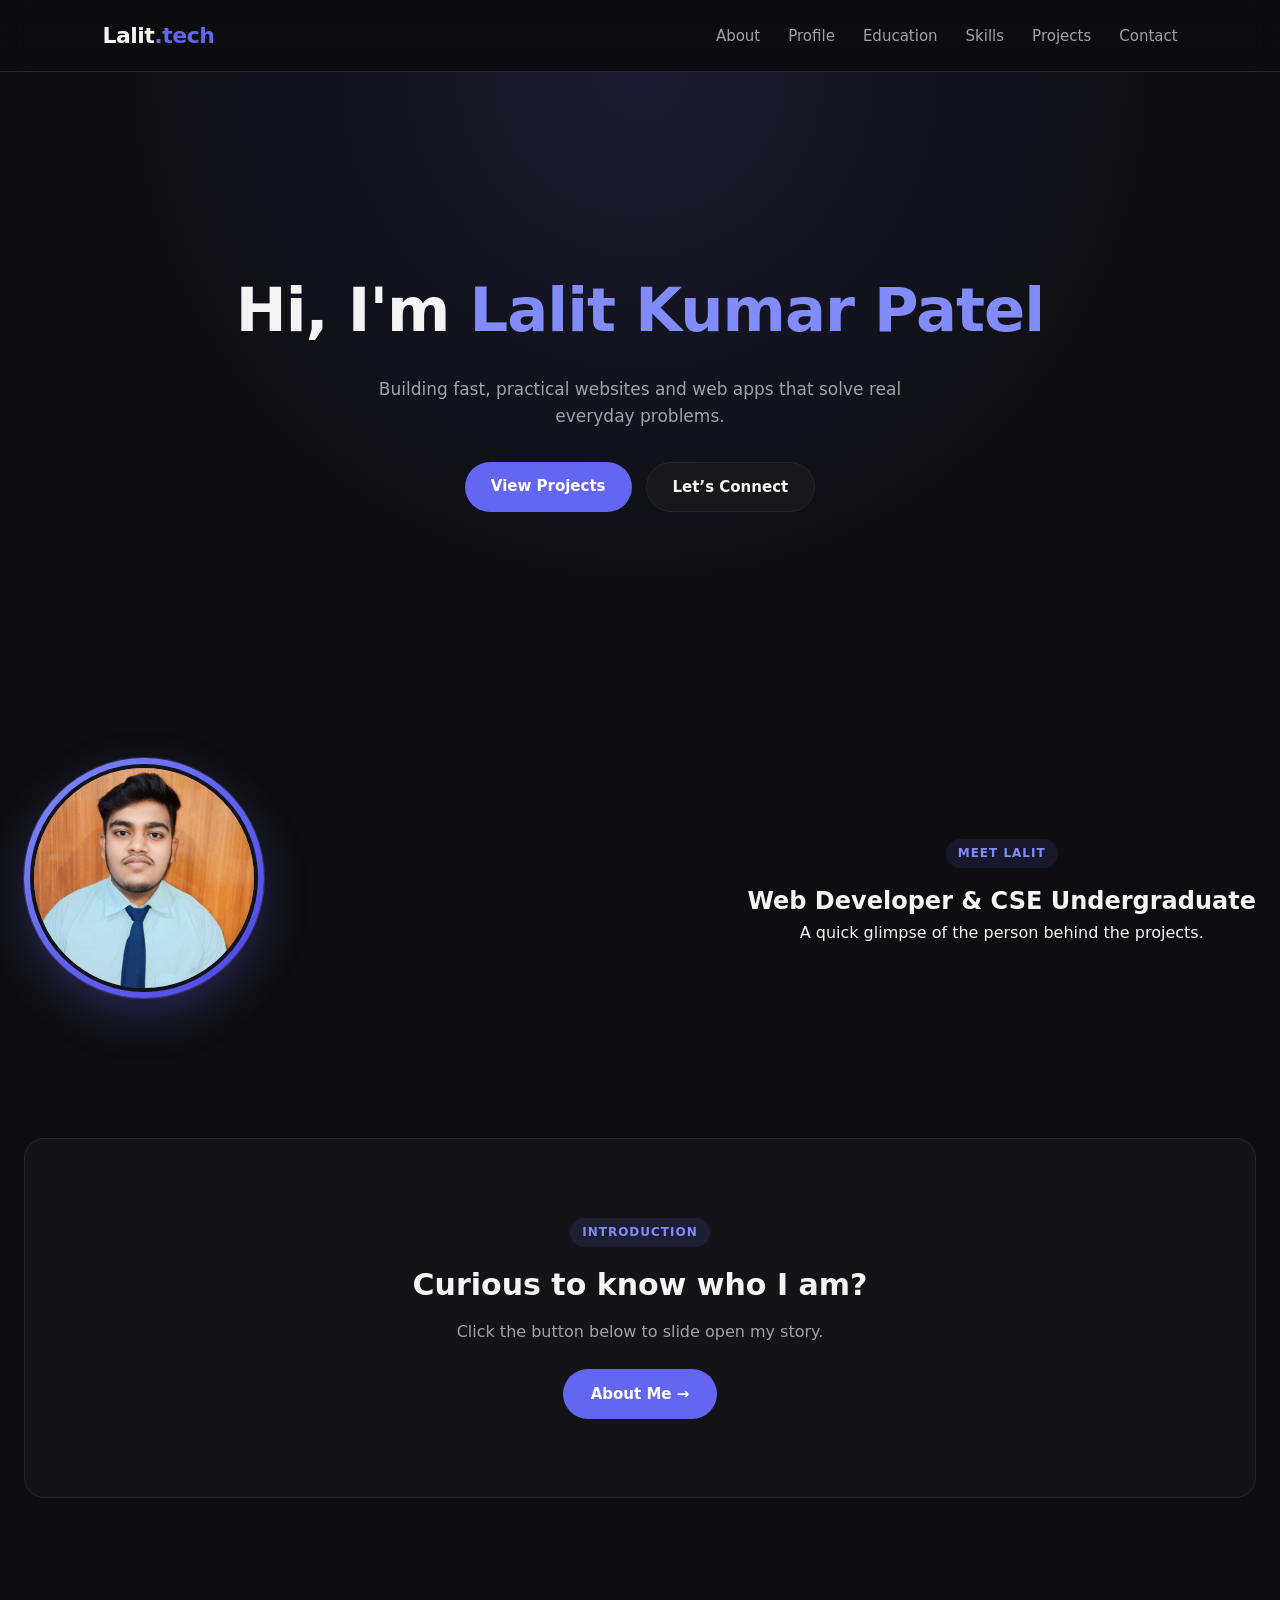
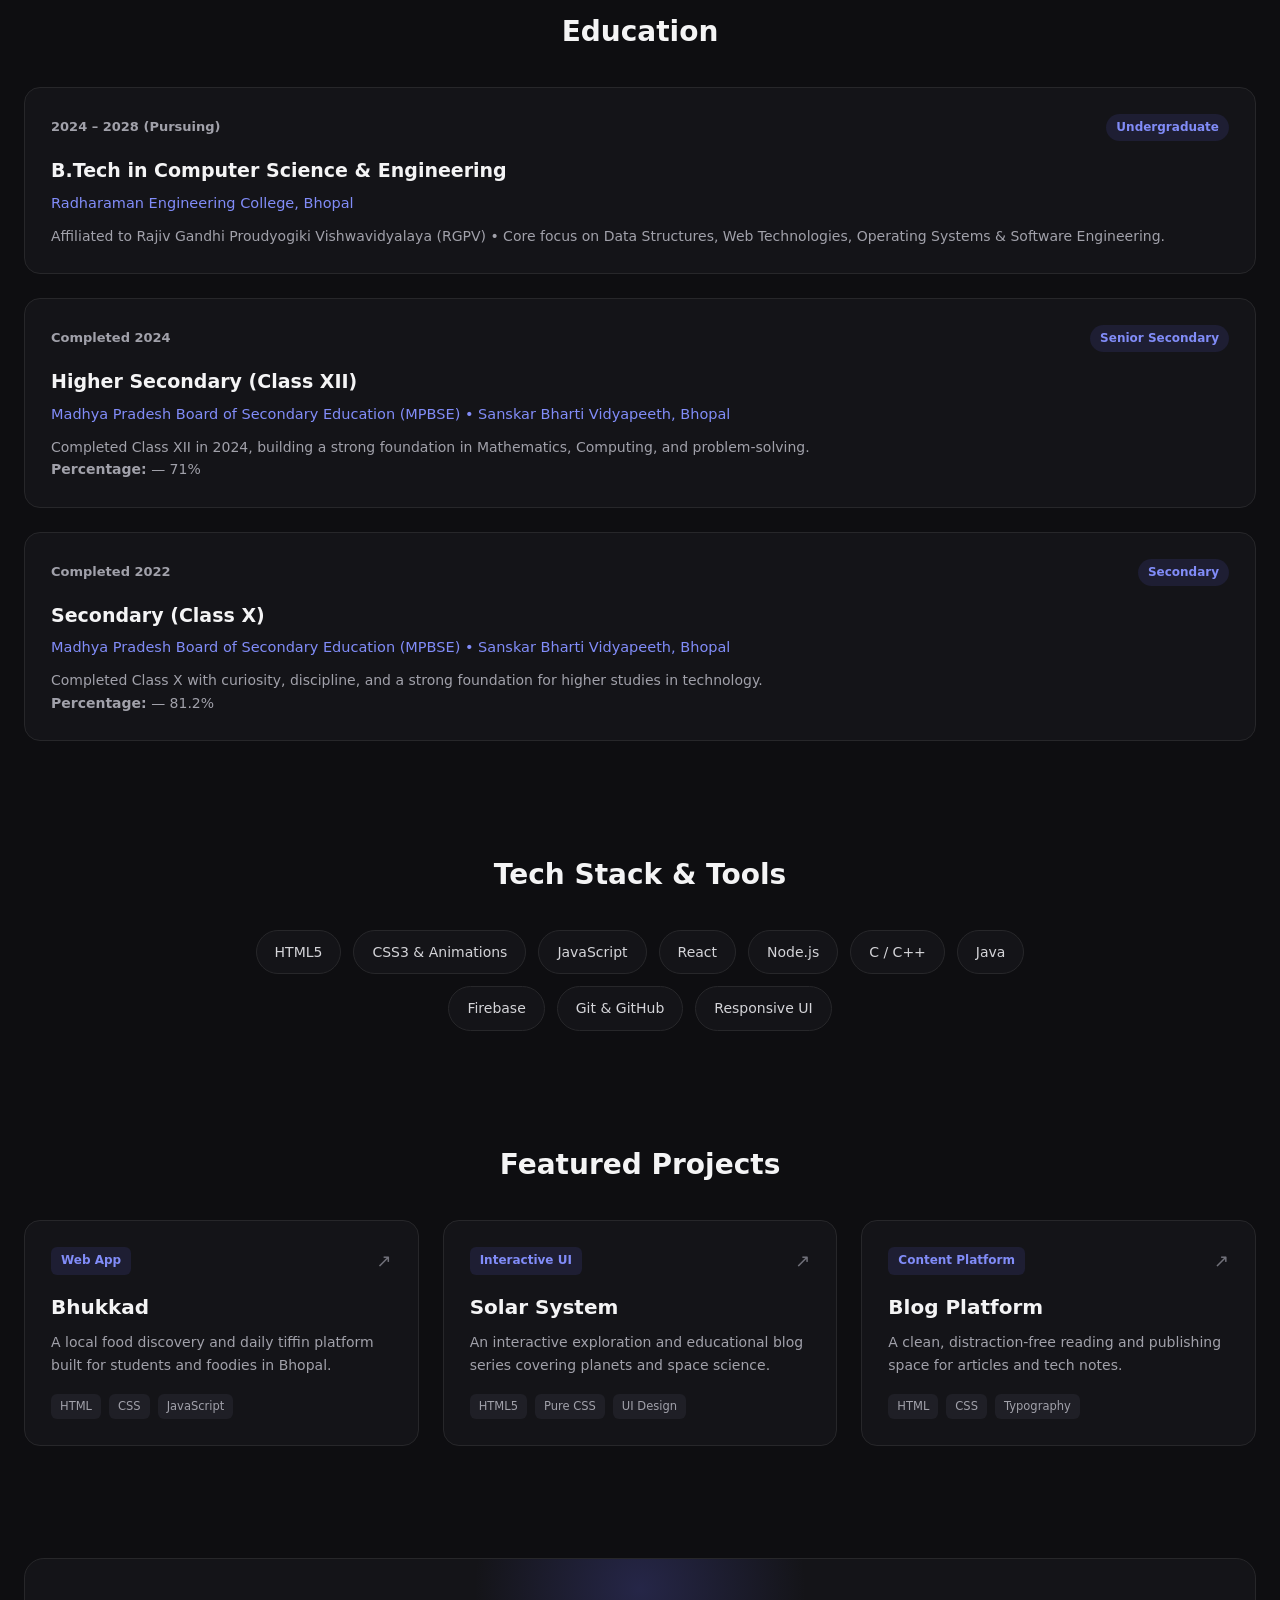
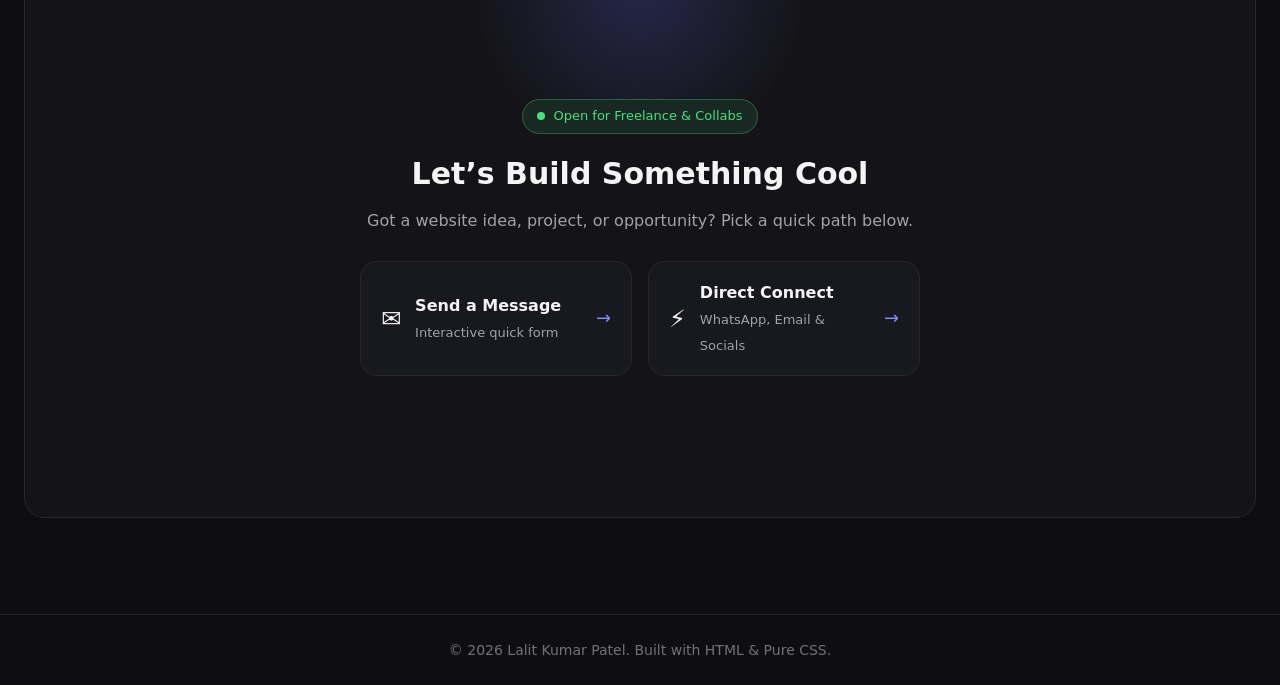
==== commit c3ddc85d: "Updated portfolio" ====
--- a/index.html
+++ b/index.html
@@ -7,11 +7,744 @@
   <title>Lalit Kumar Patel | Web Developer Portfolio</title>
   <link rel="icon" href="favicon.png" type="image/png" />
   <link rel="stylesheet" href="portfolio.css" />
+  <style>
+    *, *::before, *::after {
+      box-sizing: border-box;
+    }
+
+    html {
+      scroll-behavior: smooth;
+    }
+
+    body {
+      overflow-x: hidden;
+    }
+
+    img {
+      max-width: 100%;
+      height: auto;
+    }
+
+    .nav-toggle {
+      position: absolute;
+      opacity: 0;
+      pointer-events: none;
+    }
+
+    .nav-menu-btn {
+      display: none;
+    }
+
+    .navbar {
+      backdrop-filter: blur(14px);
+      -webkit-backdrop-filter: blur(14px);
+      z-index: 1000;
+    }
+
+    .navbar ul {
+      align-items: center;
+    }
+
+    .navbar a {
+      position: relative;
+      transition: color 0.25s ease, background 0.25s ease, transform 0.25s ease;
+    }
+
+    .navbar a::after {
+      content: "";
+      position: absolute;
+      left: 0.55rem;
+      right: 0.55rem;
+      bottom: 0.18rem;
+      height: 2px;
+      border-radius: 999px;
+      background: currentColor;
+      transform: scaleX(0);
+      transition: transform 0.25s ease;
+    }
+
+    .navbar a:hover,
+    .navbar a:focus-visible {
+      transform: translateY(-2px);
+    }
+
+    .navbar a:hover::after,
+    .navbar a:focus-visible::after {
+      transform: scaleX(1);
+    }
+
+    .profile-image-wrap {
+      flex: 0 0 clamp(10rem, 22vw, 15rem);
+      width: clamp(10rem, 22vw, 15rem);
+      aspect-ratio: 1 / 1;
+      overflow: hidden;
+      border-radius: 50%;
+    }
+
+    .profile-image {
+      display: block;
+      width: 100%;
+      height: 100%;
+      object-fit: cover;
+      object-position: center;
+    }
+
+    @media (max-width: 700px) {
+      .navbar {
+        align-items: center;
+        flex-direction: row;
+        flex-wrap: wrap;
+        justify-content: space-between;
+        padding: 0.8rem 1rem;
+      }
+
+      .nav-menu-btn {
+        align-items: center;
+        border: 1px solid rgba(255, 255, 255, 0.18);
+        border-radius: 50%;
+        cursor: pointer;
+        display: flex;
+        flex-direction: column;
+        gap: 4px;
+        height: 2.75rem;
+        justify-content: center;
+        padding: 0;
+        width: 2.75rem;
+        transition: transform 0.25s ease, background 0.25s ease;
+      }
+
+      .nav-menu-btn span {
+        width: 1.15rem;
+        height: 2px;
+        border-radius: 999px;
+        background: currentColor;
+        transition: transform 0.25s ease, opacity 0.25s ease;
+      }
+
+      .nav-toggle:checked + .nav-menu-btn {
+        background: rgba(255, 255, 255, 0.09);
+        transform: rotate(8deg);
+      }
+
+      .nav-toggle:checked + .nav-menu-btn span:nth-child(1) {
+        transform: translateY(6px) rotate(45deg);
+      }
+
+      .nav-toggle:checked + .nav-menu-btn span:nth-child(2) {
+        opacity: 0;
+        transform: scaleX(0);
+      }
+
+      .nav-toggle:checked + .nav-menu-btn span:nth-child(3) {
+        transform: translateY(-6px) rotate(-45deg);
+      }
+
+      .navbar ul {
+        position: absolute;
+        top: calc(100% + 0.55rem);
+        left: 1rem;
+        right: 1rem;
+        display: grid;
+        grid-template-columns: repeat(2, minmax(0, 1fr));
+        gap: 0.6rem;
+        margin: 0;
+        padding: 0.8rem;
+        width: auto;
+        border: 1px solid rgba(255, 255, 255, 0.12);
+        border-radius: 1.25rem;
+        background: rgba(14, 14, 17, 0.96);
+        box-shadow: 0 1.25rem 3rem rgba(0, 0, 0, 0.45);
+        opacity: 0;
+        visibility: hidden;
+        transform: translateY(-0.8rem) scale(0.96);
+        transform-origin: top right;
+        transition: opacity 0.25s ease, visibility 0.25s ease, transform 0.25s ease;
+      }
+
+      .nav-toggle:checked ~ ul {
+        display: grid;
+        opacity: 1;
+        visibility: visible;
+        transform: translateY(0) scale(1);
+      }
+
+      .nav-toggle:focus-visible + .nav-menu-btn {
+        outline: 2px solid currentColor;
+        outline-offset: 3px;
+      }
+
+      .navbar li {
+        list-style: none;
+      }
+
+      .navbar a {
+        display: block;
+        font-size: 0.9rem;
+        text-align: center;
+        padding: 0.85rem 0.6rem;
+        border: 1px solid rgba(255, 255, 255, 0.08);
+        border-radius: 0.75rem;
+        background: rgba(255, 255, 255, 0.035);
+      }
+
+      .navbar a::after {
+        display: none;
+      }
+
+      .hero,
+      .section {
+        padding: 2.5rem 1rem;
+      }
+
+      .hero h1 {
+        font-size: clamp(2rem, 10vw, 3rem);
+        line-height: 1.15;
+      }
+
+      .hero-sub {
+        font-size: 1rem;
+      }
+
+      .hero-actions {
+        align-items: stretch;
+        flex-direction: column;
+        width: min(100%, 20rem);
+      }
+
+      .hero-actions a {
+        text-align: center;
+      }
+
+      .profile-section {
+        align-items: center !important;
+        flex-direction: column !important;
+        gap: 1.25rem !important;
+        margin-inline: auto;
+        padding-block: 2rem;
+        text-align: center;
+      }
+
+      .profile-image-wrap {
+        align-self: center;
+        width: min(54vw, 10.5rem);
+        flex-basis: auto;
+        flex-shrink: 0;
+        border: 0.35rem solid rgba(255, 255, 255, 0.1);
+        box-shadow: 0 1rem 2.5rem rgba(0, 0, 0, 0.35);
+      }
+
+      .profile-image {
+        width: 100%;
+        height: 100%;
+      }
+
+      .profile-section > div:last-child {
+        max-width: 32rem;
+        padding-inline: 0.35rem;
+      }
+
+      .profile-section h2 {
+        margin: 0.55rem 0;
+        font-size: clamp(1.45rem, 7vw, 2rem);
+        line-height: 1.2;
+      }
+
+      .profile-section p {
+        margin: 0;
+        font-size: 0.95rem;
+        line-height: 1.6;
+      }
+
+      .about-box,
+      .section-drawer,
+      .drawer-body {
+        max-width: 100%;
+      }
+
+      .contact-section {
+        overflow: hidden;
+        padding-inline: 0.75rem;
+      }
+
+      .contact-hub {
+        width: 100%;
+        max-width: 100%;
+        margin-inline: auto;
+        border-radius: 1.25rem;
+        overflow: hidden;
+      }
+
+      .hub-front {
+        width: 100%;
+        padding: 1.25rem;
+        text-align: center;
+      }
+
+      .availability-pill {
+        max-width: 100%;
+        white-space: normal;
+        line-height: 1.35;
+      }
+
+      .hub-front p {
+        margin-inline: auto;
+        max-width: 30rem;
+        line-height: 1.55;
+      }
+
+      .hub-actions {
+        gap: 0.75rem;
+      }
+
+      .hub-card-btn {
+        min-height: 4.5rem;
+        padding: 0.85rem;
+        text-align: left;
+      }
+
+      .section-drawer {
+        max-height: 85vh;
+      }
+
+      .drawer-top {
+        gap: 0.75rem;
+        padding: 1rem 1.1rem;
+      }
+
+      .drawer-top h3 {
+        min-width: 0;
+        font-size: 1.15rem;
+      }
+
+      .modern-form {
+        gap: 0.85rem;
+      }
+
+      .reason-picker,
+      .input-row,
+      .modern-form > .floating-field,
+      .modern-submit {
+        width: 100%;
+      }
+
+      .chip-grid {
+        grid-template-columns: 1fr;
+      }
+
+      .social-tile {
+        min-height: 4rem;
+        padding: 0.75rem;
+      }
+
+      .hub-front h2 {
+        font-size: clamp(1.7rem, 8vw, 2.3rem);
+      }
+
+      .hub-actions,
+      .input-row {
+        display: grid;
+        grid-template-columns: minmax(0, 1fr);
+        width: 100%;
+      }
+
+      .hub-card-btn,
+      .phone-group,
+      .floating-field,
+      .modern-form,
+      .chip-grid,
+      .social-cards-grid {
+        min-width: 0;
+        max-width: 100%;
+      }
+
+      .phone-group {
+        display: grid;
+        grid-template-columns: minmax(4.5rem, auto) minmax(0, 1fr);
+      }
+
+      .country-select,
+      .phone-input-wrap input {
+        min-width: 0;
+      }
+
+      .social-cards-grid {
+        grid-template-columns: repeat(2, minmax(0, 1fr));
+      }
+
+      .drawer-body {
+        overflow-x: hidden;
+      }
+
+      .drawer-body {
+        padding: 1rem;
+      }
+
+      .education-grid,
+      .skills-grid,
+      .projects-grid,
+      .contact-grid {
+        display: grid !important;
+        grid-template-columns: 1fr !important;
+        gap: 1rem;
+      }
+
+      .edu-card,
+      .project-card,
+      .contact-card {
+        padding: 1.25rem;
+      }
+
+      .edu-top {
+        align-items: flex-start;
+        flex-direction: column;
+        gap: 0.5rem;
+      }
+
+      .section-title {
+        font-size: clamp(1.7rem, 8vw, 2.3rem);
+      }
+
+      footer {
+        padding: 1.5rem 1rem;
+        text-align: center;
+      }
+
+      /* Mobile touch and safe-area improvements */
+      .navbar {
+        padding-top: max(0.8rem, env(safe-area-inset-top));
+      }
+
+      .navbar a,
+      .drawer-trigger-btn,
+      .hub-card-btn,
+      .close-btn,
+      button,
+      select {
+        min-height: 2.75rem;
+      }
+
+      .hero-actions a,
+      .drawer-trigger-btn,
+      .modern-submit {
+        width: 100%;
+      }
+
+      .hero,
+      .section {
+        scroll-margin-top: 1rem;
+      }
+
+      .section-drawer {
+        max-height: calc(100dvh - 1rem);
+      }
+
+      .drawer-body {
+        -webkit-overflow-scrolling: touch;
+      }
+
+      footer {
+        padding-bottom: max(1.5rem, env(safe-area-inset-bottom));
+      }
+    }
+
+    @media (max-width: 360px) {
+      .navbar {
+        padding-inline: 0.7rem;
+      }
+
+      .navbar ul {
+        left: 0.7rem;
+        right: 0.7rem;
+        grid-template-columns: 1fr;
+      }
+
+      .hero,
+      .section {
+        padding-inline: 0.75rem;
+      }
+
+      .hub-card-btn {
+        grid-template-columns: 2rem minmax(0, 1fr) auto;
+        padding-inline: 0.7rem;
+      }
+    }
+
+    @media (prefers-reduced-motion: reduce) {
+      *, *::before, *::after {
+        scroll-behavior: auto !important;
+        transition-duration: 0.01ms !important;
+        animation-duration: 0.01ms !important;
+        animation-iteration-count: 1 !important;
+      }
+    }
+
+    /* Keep every layout inside the viewport on small and medium screens. */
+    .navbar {
+      position: relative;
+      width: 100%;
+    }
+
+    .navbar a,
+    .project-card,
+    .edu-card,
+    .contact-card,
+    .hub-card-btn,
+    .social-tile {
+      min-width: 0;
+      overflow-wrap: anywhere;
+    }
+
+    .section,
+    .hero {
+      width: 100%;
+      max-width: 100%;
+    }
+
+    @media (max-width: 700px) {
+      .logo {
+        max-width: calc(100% - 3.5rem);
+        overflow-wrap: anywhere;
+      }
+
+      .navbar ul {
+        z-index: 20;
+      }
+
+      .profile-section > div:last-child {
+        width: 100%;
+      }
+
+      .profile-section h2,
+      .about-front h2,
+      .drawer-top h3 {
+        overflow-wrap: anywhere;
+      }
+
+      .about-box,
+      .contact-hub,
+      .section-drawer,
+      .drawer-body,
+      .modern-form {
+        width: 100%;
+        min-width: 0;
+      }
+
+      .hub-card-btn {
+        grid-template-columns: auto minmax(0, 1fr) auto;
+      }
+
+      .hub-card-btn strong,
+      .hub-card-btn small,
+      .social-tile strong,
+      .social-tile small {
+        overflow-wrap: anywhere;
+      }
+
+      input,
+      select,
+      textarea,
+      button {
+        max-width: 100%;
+      }
+    }
+
+    @media (max-width: 420px) {
+      .navbar ul {
+        grid-template-columns: 1fr;
+      }
+
+      .social-cards-grid {
+        grid-template-columns: 1fr;
+      }
+
+      .social-cards-grid .dm-tile {
+        grid-column: auto !important;
+        justify-self: stretch !important;
+      }
+
+      .phone-group {
+        grid-template-columns: minmax(4rem, 0.8fr) minmax(0, 1.2fr);
+      }
+
+      .hub-front,
+      .drawer-body {
+        padding: 1rem;
+      }
+    }
+
+    @media (min-width: 701px) and (max-width: 950px) {
+      .navbar {
+        padding-inline: 1.25rem;
+      }
+
+      .navbar ul {
+        gap: 0.35rem;
+      }
+
+      .navbar a {
+        padding-inline: 0.55rem;
+        font-size: 0.9rem;
+      }
+
+      .profile-section {
+        gap: 1.25rem !important;
+      }
+    }
+
+    /* Responsive Direct Connect drawer */
+    .contact-section,
+    .contact-hub,
+    .social-drawer,
+    .social-drawer .drawer-body {
+      min-width: 0;
+    }
+
+    .social-drawer {
+      width: 100%;
+      max-width: 100%;
+    }
+
+    .social-drawer .drawer-body {
+      width: 100%;
+      max-height: min(68vh, 32rem);
+      overflow-x: hidden;
+      overflow-y: auto;
+      overscroll-behavior: contain;
+    }
+
+    .social-cards-grid {
+      width: 100%;
+      min-width: 0;
+      align-items: stretch;
+    }
+
+    .social-tile {
+      width: 100%;
+      min-width: 0;
+      align-items: center;
+      overflow: hidden;
+    }
+
+    .social-tile > div {
+      min-width: 0;
+    }
+
+    .social-tile strong,
+    .social-tile small {
+      display: block;
+      max-width: 100%;
+      overflow-wrap: anywhere;
+    }
+
+    @media (min-width: 951px) {
+      .social-drawer {
+        max-height: min(82vh, 44rem);
+      }
+
+      .social-cards-grid {
+        grid-template-columns: repeat(3, minmax(0, 1fr));
+      }
+
+      .social-cards-grid .dm-tile {
+        grid-column: 1 / -1;
+        justify-self: stretch;
+        width: 100%;
+      }
+    }
+
+    @media (min-width: 701px) and (max-width: 950px) {
+      .social-cards-grid {
+        grid-template-columns: repeat(2, minmax(0, 1fr));
+      }
+
+      .social-cards-grid .dm-tile {
+        grid-column: 1 / -1;
+        justify-self: stretch;
+        width: 100%;
+      }
+
+      .social-drawer .drawer-body {
+        max-height: 70vh;
+      }
+    }
+
+    @media (max-width: 700px) {
+      .contact-section {
+        padding-inline: 0.75rem;
+      }
+
+      .contact-hub {
+        width: 100%;
+        max-width: 100%;
+      }
+
+      .social-drawer {
+        max-height: 82vh;
+      }
+
+      .social-drawer .drawer-top {
+        position: sticky;
+        top: 0;
+        z-index: 5;
+      }
+
+      .social-drawer .drawer-body {
+        max-height: calc(82vh - 4.75rem);
+        padding: 0.9rem;
+      }
+
+      .social-cards-grid {
+        grid-template-columns: repeat(2, minmax(0, 1fr));
+      }
+
+      .social-tile {
+        min-height: 4.25rem;
+        height: auto;
+        gap: 0.65rem;
+        padding: 0.7rem;
+      }
+
+      .social-tile img,
+      .social-tile > span[aria-hidden="true"] {
+        width: 2.25rem;
+        max-width: 2.25rem;
+        height: 2.25rem;
+        object-fit: contain;
+        text-align: center;
+      }
+
+      .social-cards-grid .dm-tile {
+        grid-column: 1 / -1;
+        justify-self: stretch;
+        width: 100%;
+      }
+    }
+
+    @media (max-width: 420px) {
+      .social-cards-grid {
+        grid-template-columns: 1fr;
+      }
+
+      .social-drawer .drawer-body {
+        max-height: calc(82vh - 4.5rem);
+      }
+
+      .social-tile {
+        min-height: 4.1rem;
+      }
+    }
+  </style>
 </head>
 <body>
   <!-- Navigation Bar -->
   <nav class="navbar">
     <div class="logo">Lalit<span>.tech</span></div>
+    <input type="checkbox" id="nav-toggle" class="nav-toggle" aria-label="Toggle navigation menu" />
+    <label for="nav-toggle" class="nav-menu-btn" aria-label="Open navigation menu">
+      <span></span>
+      <span></span>
+      <span></span>
+    </label>
     <ul>
       <li><a href="#about">About</a></li>
       <li><a href="#profile">Profile</a></li>
@@ -68,13 +801,19 @@
           </div>
           <div class="drawer-body">
             <p>
-              Hey! I’m <strong>Lalit</strong>—a Computer Science student from Bhopal who enjoys building useful things for the web.
+              Hey! I'm <strong style="color: skyblue;">Lalit</strong> — a Computer Science Engineering student from <strong style="color: skyblue;">Bhopal</strong> with a passion for web development and building digital experiences.
             </p>
             <p>
-              I spend most of my time turning rough ideas into clean, working websites. Instead of just making practice clones, I like building stuff people around me can actually use—like <strong>Bhukkad</strong> for local food and tiffins, or an online store setup for <strong>Manya Medical Store</strong>.
+              I enjoy turning ideas into practical, user-friendly websites. I work with HTML, CSS, and JavaScript, and I'm continuously improving my skills by building real-world projects.
             </p>
             <p>
-              When I’m not coding, I’m usually hosting college events, managing fests, or exploring new ideas. Always up for learning and building cool projects.
+              I've worked on projects like <strong style="color: skyblue;">Bhukkad</strong>, a local food platform.
+            </p>
+            <p>
+              Beyond coding, I enjoy exploring new technologies, participating in college activities, and learning new things.
+            </p>
+            <p>
+              My goal is to become a skilled Full Stack Developer and create solutions that make a difference.
             </p>
           </div>
         </div>
@@ -400,5 +1139,46 @@
   <footer>
     <p>© 2026 Lalit Kumar Patel. Built with HTML &amp; Pure CSS.</p>
   </footer>
+
+  <script>
+    (() => {
+      const navToggle = document.getElementById('nav-toggle');
+      const navButton = document.querySelector('.nav-menu-btn');
+      const navLinks = document.querySelectorAll('.navbar a');
+      const drawerToggles = document.querySelectorAll('.drawer-checkbox, #about-drawer-toggle');
+
+      const updateMenuState = () => {
+        if (navButton) {
+          navButton.setAttribute('aria-expanded', String(Boolean(navToggle && navToggle.checked)));
+        }
+      };
+
+      navToggle?.addEventListener('change', updateMenuState);
+      navLinks.forEach((link) => {
+        link.addEventListener('click', () => {
+          if (navToggle) navToggle.checked = false;
+          updateMenuState();
+        });
+      });
+
+      document.addEventListener('keydown', (event) => {
+        if (event.key !== 'Escape') return;
+        if (navToggle) navToggle.checked = false;
+        drawerToggles.forEach((toggle) => { toggle.checked = false; });
+        updateMenuState();
+      });
+
+      document.addEventListener('click', (event) => {
+        if (!navToggle?.checked) return;
+        const navbar = document.querySelector('.navbar');
+        if (navbar && !navbar.contains(event.target)) {
+          navToggle.checked = false;
+          updateMenuState();
+        }
+      });
+
+      updateMenuState();
+    })();
+  </script>
 </body>
 </html>
--- a/portfolio.css
+++ b/portfolio.css
@@ -973,3 +973,639 @@
   
 }
 
+
+/* =========================================
+   FINAL RESPONSIVE OPTIMIZATION
+   Original design preserved
+========================================= */
+
+/* Global safety */
+*,
+*::before,
+*::after {
+  box-sizing: border-box;
+}
+
+html {
+  scroll-behavior: smooth;
+  scroll-padding-top: 90px;
+}
+
+body {
+  width: 100%;
+  overflow-x: hidden;
+}
+
+img {
+  max-width: 100%;
+  height: auto;
+}
+
+.navbar {
+  width: 100%;
+  position: sticky;
+  top: 0;
+  z-index: 1000;
+}
+
+.navbar ul {
+  align-items: center;
+}
+
+.profile-section {
+  display: flex;
+  align-items: center;
+  gap: 2rem;
+}
+
+.profile-section > div:last-child {
+  text-align: center;
+}
+
+.education-grid {
+  display: grid;
+  grid-template-columns: 1fr;
+}
+
+.project-card,
+.edu-card,
+.contact-card,
+.social-tile,
+.hub-card-btn {
+  min-width: 0;
+  overflow-wrap: anywhere;
+}
+
+.projects-grid {
+  grid-template-columns: repeat(3, minmax(0, 1fr));
+}
+
+.social-cards-grid {
+  grid-template-columns: repeat(3, minmax(0, 1fr));
+}
+
+.dm-tile {
+  grid-column: 1 / -1;
+  justify-self: center;
+  width: 100%;
+}
+
+/* Tablet */
+@media (min-width: 701px) and (max-width: 950px) {
+  .navbar {
+    padding: 16px 3%;
+  }
+
+  .navbar ul {
+    gap: 12px;
+  }
+
+  .navbar a {
+    font-size: 13px;
+  }
+
+  .hero {
+    min-height: 60vh;
+    padding-inline: 5%;
+  }
+
+  .section {
+    padding: 45px 24px;
+  }
+
+  .profile-section {
+    gap: 1.5rem;
+  }
+
+  .profile-image-wrap {
+    width: 220px;
+    flex-basis: 220px;
+    margin: 0;
+  }
+
+  .projects-grid {
+    grid-template-columns: repeat(2, minmax(0, 1fr));
+  }
+
+  .social-cards-grid {
+    grid-template-columns: repeat(2, minmax(0, 1fr));
+  }
+
+  .hub-actions {
+    grid-template-columns: repeat(2, minmax(0, 1fr));
+  }
+
+  .input-row {
+    grid-template-columns: 1fr 1fr;
+  }
+}
+
+/* Mobile */
+@media (max-width: 700px) {
+  .navbar {
+    position: sticky;
+    padding: 12px 16px;
+    display: flex;
+    flex-wrap: wrap;
+    justify-content: space-between;
+    align-items: center;
+  }
+
+  .logo {
+    font-size: 20px;
+  }
+
+  .nav-toggle {
+    position: absolute;
+    opacity: 0;
+    pointer-events: none;
+  }
+
+  .nav-menu-btn {
+    display: flex;
+    width: 44px;
+    height: 44px;
+    align-items: center;
+    justify-content: center;
+    flex-direction: column;
+    gap: 5px;
+    border: 1px solid #3f3f46;
+    border-radius: 50%;
+    cursor: pointer;
+  }
+
+  .nav-menu-btn span {
+    width: 19px;
+    height: 2px;
+    background: #f4f4f5;
+    border-radius: 10px;
+    transition: 0.25s ease;
+  }
+
+  .nav-toggle:checked + .nav-menu-btn span:nth-child(1) {
+    transform: translateY(7px) rotate(45deg);
+  }
+
+  .nav-toggle:checked + .nav-menu-btn span:nth-child(2) {
+    opacity: 0;
+  }
+
+  .nav-toggle:checked + .nav-menu-btn span:nth-child(3) {
+    transform: translateY(-7px) rotate(-45deg);
+  }
+
+  .navbar ul {
+    position: absolute;
+    top: calc(100% + 8px);
+    left: 12px;
+    right: 12px;
+    display: grid;
+    grid-template-columns: repeat(2, minmax(0, 1fr));
+    gap: 8px;
+    padding: 12px;
+    margin: 0;
+    border: 1px solid #3f3f46;
+    border-radius: 16px;
+    background: #141418;
+    box-shadow: 0 15px 35px rgba(0,0,0,.45);
+    opacity: 0;
+    visibility: hidden;
+    transform: translateY(-10px);
+    transition: 0.25s ease;
+  }
+
+  .nav-toggle:checked ~ ul {
+    opacity: 1;
+    visibility: visible;
+    transform: translateY(0);
+  }
+
+  .navbar li {
+    list-style: none;
+    min-width: 0;
+  }
+
+  .navbar a {
+    display: block;
+    text-align: center;
+    padding: 12px 6px;
+    font-size: 14px;
+    border: 1px solid #27272a;
+    border-radius: 10px;
+    background: #18181f;
+  }
+
+  .navbar a::after {
+    display: none;
+  }
+
+  .hero {
+    min-height: auto;
+    padding: 75px 18px;
+  }
+
+  .hero h1 {
+    font-size: clamp(2rem, 9vw, 3rem);
+    line-height: 1.2;
+  }
+
+  .hero-sub {
+    font-size: 15px;
+    margin-bottom: 25px;
+  }
+
+  .hero-actions {
+    width: 100%;
+    max-width: 320px;
+    flex-direction: column;
+  }
+
+  .hero-actions a {
+    width: 100%;
+    text-align: center;
+  }
+
+  .section {
+    padding: 42px 16px;
+  }
+
+  .section-title {
+    font-size: 25px;
+    margin-bottom: 24px;
+  }
+
+  /* Profile */
+  .profile-section {
+    flex-direction: column;
+    text-align: center;
+    gap: 20px;
+  }
+
+  .profile-image-wrap {
+    width: min(52vw, 190px);
+    flex: 0 0 auto;
+    margin: 0 auto;
+  }
+
+  .profile-section > div:last-child {
+    width: 100%;
+  }
+
+  .profile-section h2 {
+    font-size: clamp(1.4rem, 6vw, 2rem);
+    line-height: 1.3;
+  }
+
+  /* About drawer */
+  .about-box {
+    min-height: 400px;
+    padding: 28px 16px;
+  }
+
+  .about-front h2 {
+    font-size: 25px;
+  }
+
+  .section-drawer {
+    padding: 20px 16px;
+  }
+
+  .drawer-top h3 {
+    font-size: 19px;
+  }
+
+  .drawer-body {
+    overflow-y: auto;
+    overflow-x: hidden;
+  }
+
+  .drawer-body p {
+    font-size: 14px;
+  }
+
+  /* Education */
+  .education-grid {
+    grid-template-columns: 1fr;
+    gap: 16px;
+  }
+
+  .edu-card {
+    padding: 20px;
+  }
+
+  .edu-top {
+    align-items: flex-start;
+    flex-direction: column;
+    gap: 8px;
+  }
+
+  /* Skills */
+  .skills-grid {
+    gap: 9px;
+  }
+
+  .skill-pill {
+    padding: 9px 13px;
+    font-size: 13px;
+  }
+
+  /* Projects */
+  .projects-grid {
+    grid-template-columns: 1fr;
+    gap: 16px;
+  }
+
+  .project-card {
+    padding: 22px;
+  }
+
+  /* Contact */
+  .contact-section {
+    padding-inline: 12px;
+  }
+
+  .contact-hub {
+    width: 100%;
+    min-height: 0;
+    padding: 30px 16px;
+  }
+
+  .hub-front {
+    width: 100%;
+  }
+
+  .hub-front h2 {
+    font-size: clamp(1.6rem, 7vw, 2.2rem);
+  }
+
+  .hub-front p {
+    font-size: 14px;
+  }
+
+  .hub-actions {
+    grid-template-columns: 1fr;
+    gap: 12px;
+  }
+
+  .hub-card-btn {
+    width: 100%;
+    padding: 15px;
+  }
+
+  .input-row {
+    grid-template-columns: 1fr;
+  }
+
+  .phone-group {
+    display: grid;
+    grid-template-columns: minmax(75px, .8fr) minmax(0, 1.5fr);
+  }
+
+  .country-select {
+    min-width: 0;
+    width: 100%;
+  }
+
+  .floating-field,
+  .phone-input-wrap {
+    min-width: 0;
+    width: 100%;
+  }
+
+  .chip-grid {
+    grid-template-columns: 1fr;
+  }
+
+  .modern-form {
+    width: 100%;
+  }
+
+  .social-drawer {
+    max-height: 85vh;
+  }
+
+  .social-drawer .drawer-body {
+    max-height: calc(85vh - 70px);
+    overflow-y: auto;
+    padding: 14px;
+  }
+
+  .social-cards-grid {
+    grid-template-columns: repeat(2, minmax(0, 1fr));
+    gap: 10px;
+  }
+
+  .social-tile {
+    padding: 12px 9px;
+    gap: 8px;
+  }
+
+  .social-tile strong {
+    font-size: 13px;
+  }
+
+  .social-tile small {
+    font-size: 11px;
+  }
+
+  .social-tile img {
+    width: 30px;
+    height: 30px;
+    object-fit: contain;
+  }
+
+  .dm-tile {
+    grid-column: 1 / -1;
+  }
+
+  footer {
+    padding: 22px 14px;
+    font-size: 13px;
+  }
+}
+
+/* Small phones */
+@media (max-width: 420px) {
+  .navbar ul {
+    grid-template-columns: 1fr;
+  }
+
+  .hero {
+    padding: 60px 14px;
+  }
+
+  .section {
+    padding: 35px 12px;
+  }
+
+  .profile-image-wrap {
+    width: 155px;
+  }
+
+  .social-cards-grid {
+    grid-template-columns: 1fr;
+  }
+
+  .dm-tile {
+    grid-column: auto;
+  }
+
+  .hub-front,
+  .drawer-body {
+    padding: 14px;
+  }
+
+  .availability-pill {
+    font-size: 11px;
+  }
+
+  .contact-hub {
+    padding: 24px 12px;
+  }
+}
+
+/* Desktop direct-contact layout */
+@media (min-width: 951px) {
+  .social-drawer {
+    padding: 38px 54px;
+  }
+
+  .social-drawer .drawer-body {
+    width: 100%;
+    max-width: 980px;
+    margin: 0 auto;
+  }
+
+  .social-cards-grid {
+    grid-template-columns: repeat(3, minmax(0, 1fr));
+    max-width: 860px;
+    gap: 16px;
+  }
+
+  .social-tile {
+    min-height: 76px;
+    padding: 16px 18px;
+  }
+
+  .dm-tile {
+    grid-column: 1 / -1;
+    justify-self: center;
+    width: min(100%, 280px);
+  }
+}
+
+/* Keep direct contact comfortable on laptop-sized screens */
+@media (min-width: 421px) and (max-width: 950px) {
+  .social-drawer {
+    padding: 28px 28px;
+  }
+
+  .social-drawer .drawer-body {
+    max-width: 760px;
+  }
+
+  .social-cards-grid {
+    grid-template-columns: repeat(2, minmax(0, 1fr));
+    max-width: 760px;
+    gap: 14px;
+  }
+
+  .social-tile {
+    min-height: 72px;
+    padding: 14px 16px;
+  }
+
+  .dm-tile {
+    width: min(100%, 300px);
+  }
+}
+
+/* Accessibility */
+@media (prefers-reduced-motion: reduce) {
+  *,
+  *::before,
+  *::after {
+    scroll-behavior: auto !important;
+    animation-duration: 0.01ms !important;
+    transition-duration: 0.01ms !important;
+  }
+}
+/* Compact Social Contact Cards on Laptop */
+@media (min-width: 951px) {
+  .social-cards-grid {
+    max-width: 650px;
+    gap: 10px;
+  }
+
+  .social-tile {
+    min-height: 58px;
+    padding: 10px 12px;
+    gap: 8px;
+    border-radius: 12px;
+  }
+
+  .tile-emoji {
+    font-size: 20px;
+  }
+
+  .social-tile img {
+    width: 28px;
+    height: 28px;
+    object-fit: contain;
+  }
+
+  .social-tile strong {
+    font-size: 13px;
+  }
+
+  .social-tile small {
+    font-size: 11px;
+  }
+
+  .tile-arrow {
+    font-size: 12px;
+  }
+
+  .dm-tile {
+    width: 220px;
+    min-height: 52px;
+  }
+}
+@media (min-width: 951px) {
+  .dm-tile {
+    grid-column: 1 / -1;
+    justify-self: center;
+    width: 180px;
+    min-height: 48px;
+    padding: 8px 12px;
+    margin: 4px auto 0;
+    justify-content: center;
+  }
+
+  .dm-tile strong {
+    font-size: 13px;
+  }
+
+  .dm-tile small {
+    font-size: 10px;
+  }
+}
+.dm-tile {
+  border: 1px solid #27272a;
+  transition: all 0.25s ease;
+}
+
+.dm-tile:hover {
+  border-color: #6366f1;
+  background: rgba(99, 102, 241, 0.12);
+  box-shadow:
+    0 0 8px rgba(99, 102, 241, 0.45),
+    0 0 18px rgba(99, 102, 241, 0.25),
+    inset 0 0 8px rgba(99, 102, 241, 0.08);
+  transform: translateY(-3px);
+}
+
+.dm-tile:hover .tile-arrow {
+  color: #a5b4fc;
+  transform: translate(2px, -2px);
+}
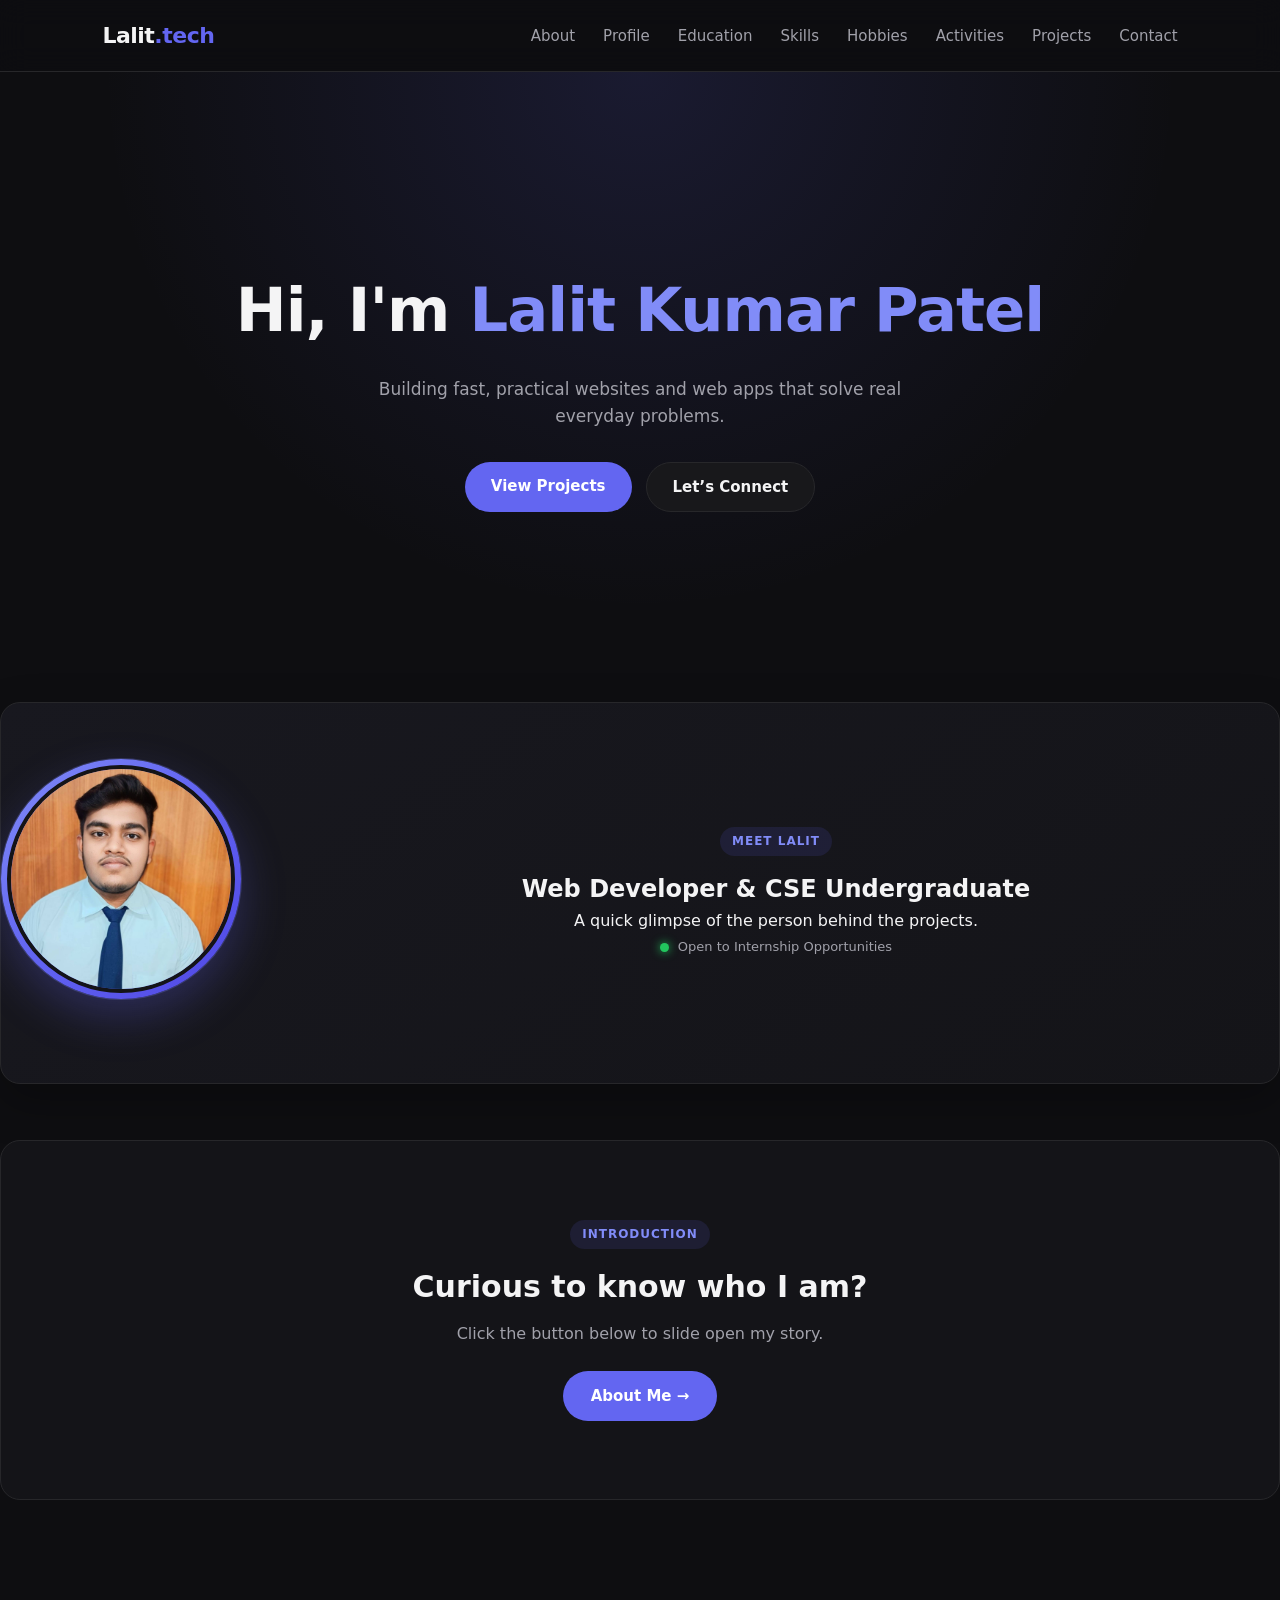
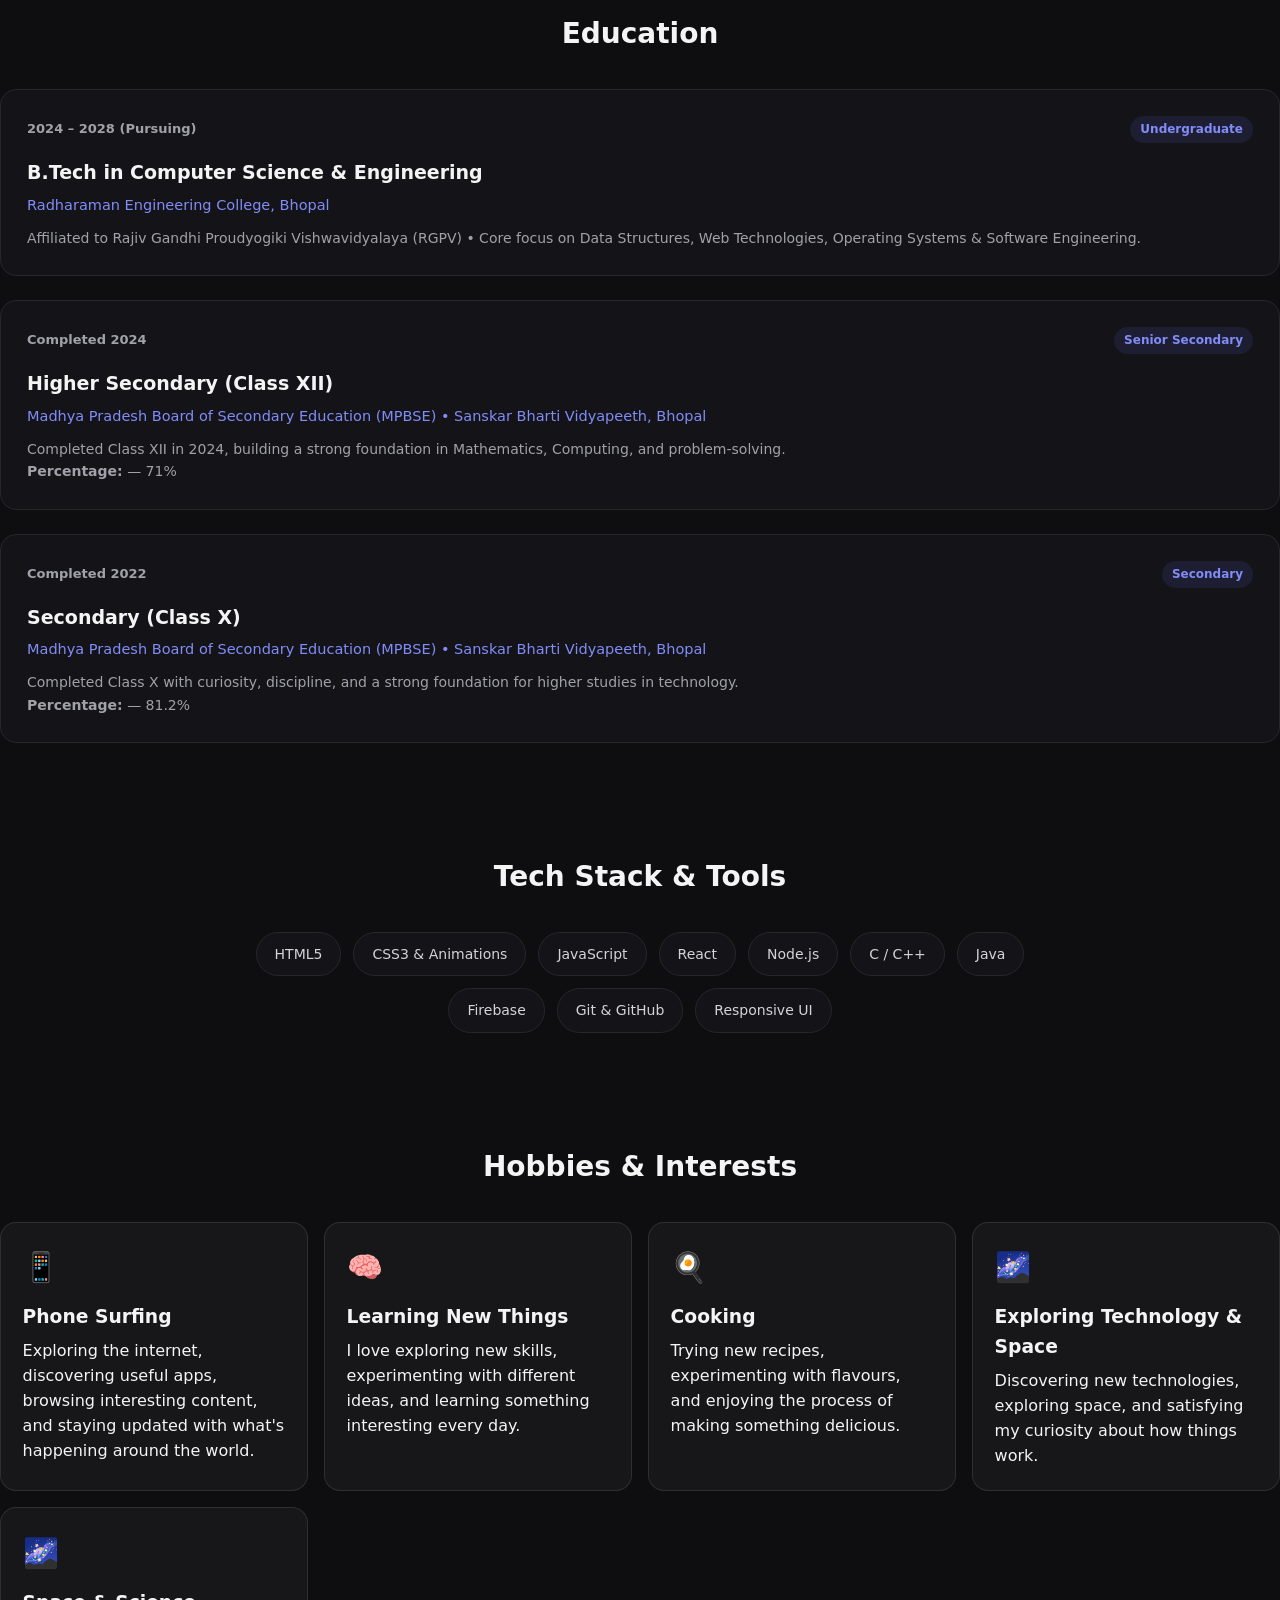
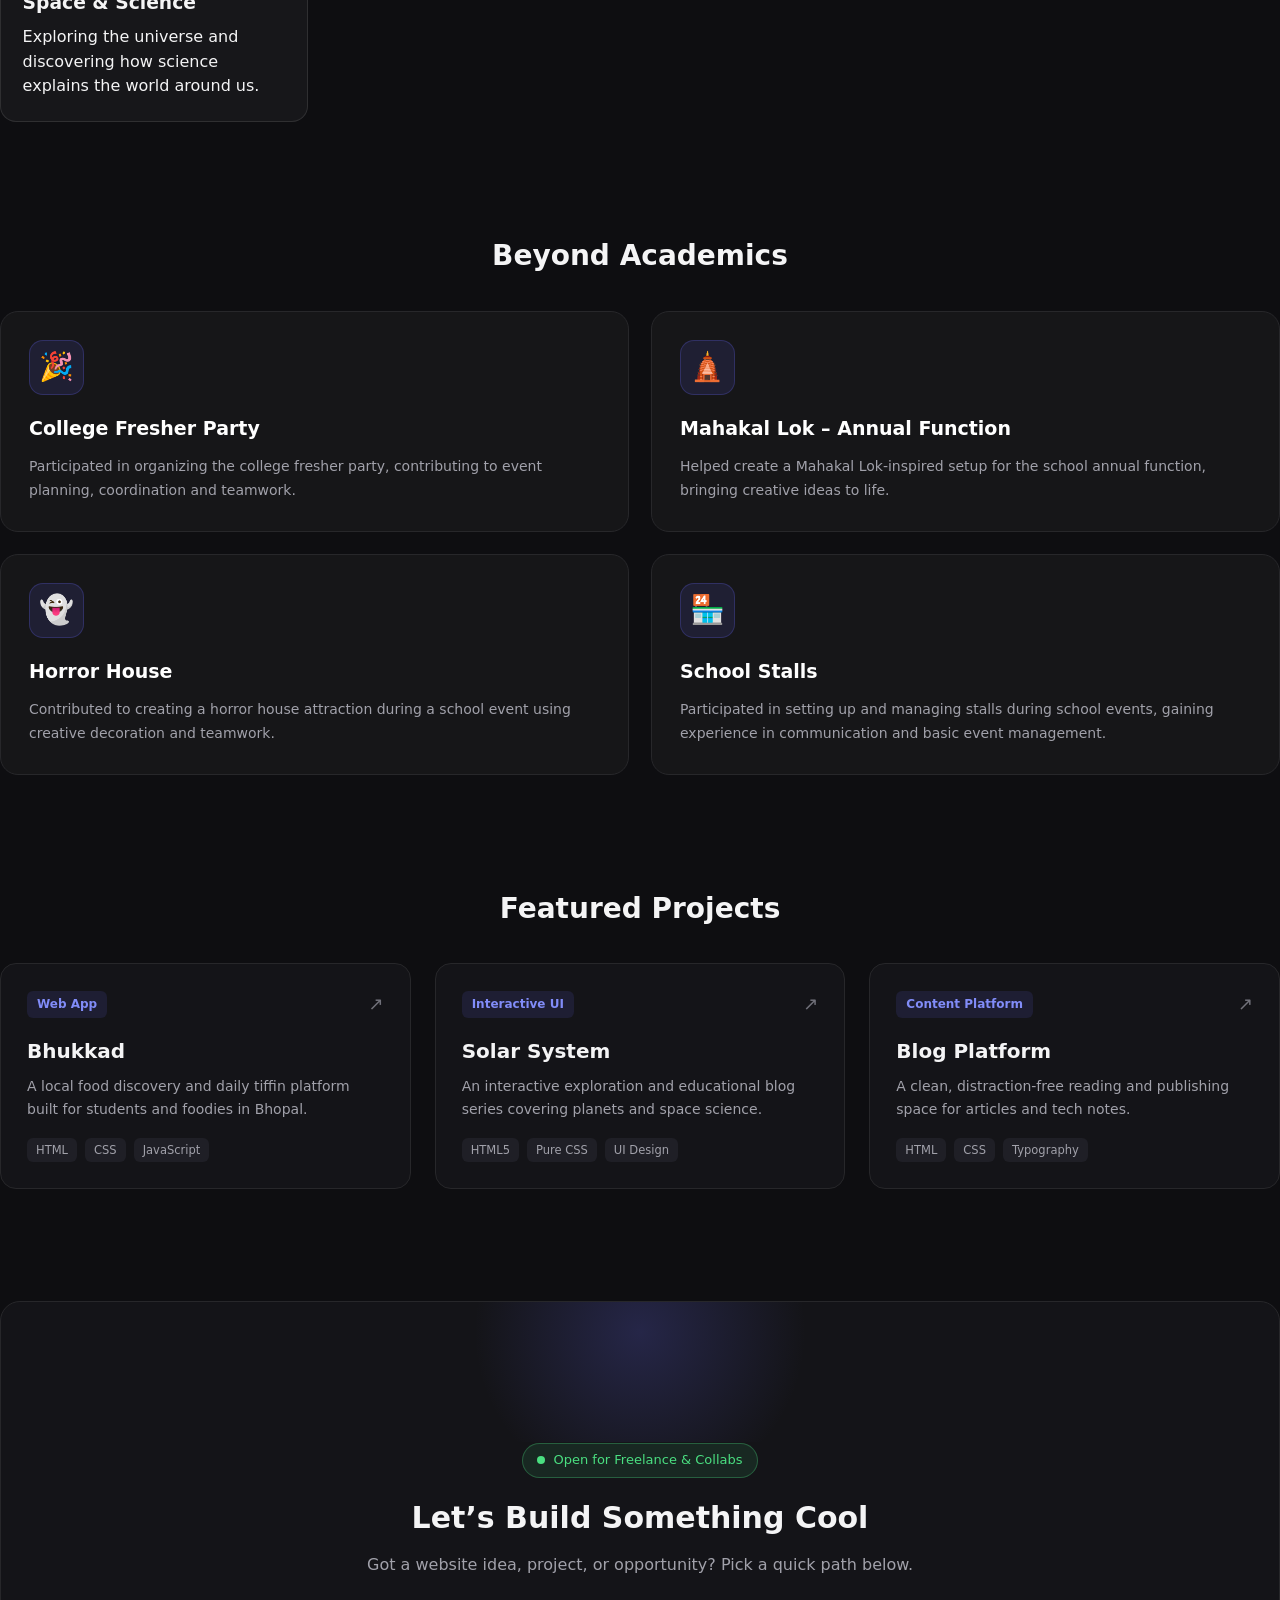
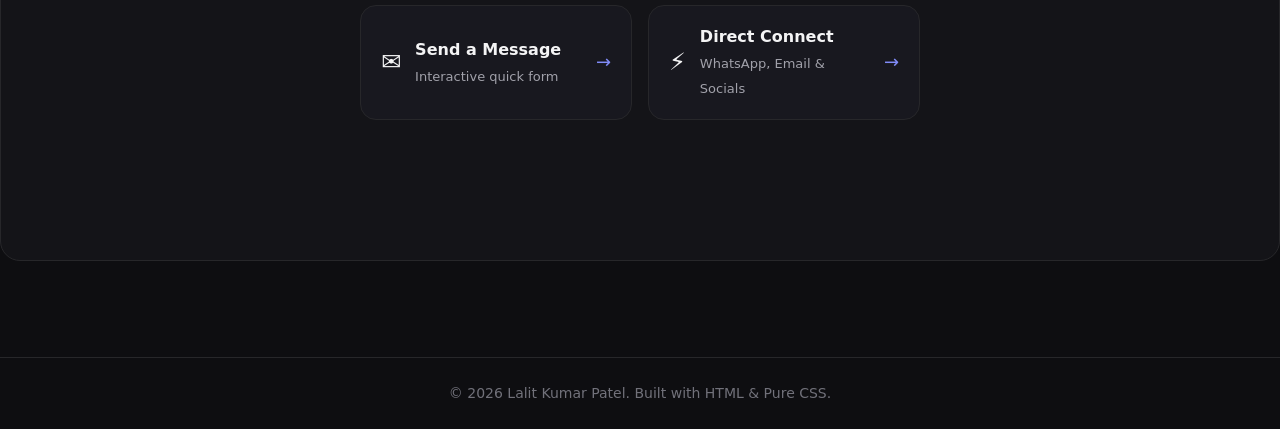
==== commit 3a6c0696: "Updated portfolio" ====
--- a/index.html
+++ b/index.html
@@ -7,749 +7,25 @@
   <title>Lalit Kumar Patel | Web Developer Portfolio</title>
   <link rel="icon" href="favicon.png" type="image/png" />
   <link rel="stylesheet" href="portfolio.css" />
-  <style>
-    *, *::before, *::after {
-      box-sizing: border-box;
-    }
-
-    html {
-      scroll-behavior: smooth;
-    }
-
-    body {
-      overflow-x: hidden;
-    }
-
-    img {
-      max-width: 100%;
-      height: auto;
-    }
-
-    .nav-toggle {
-      position: absolute;
-      opacity: 0;
-      pointer-events: none;
-    }
-
-    .nav-menu-btn {
-      display: none;
-    }
-
-    .navbar {
-      backdrop-filter: blur(14px);
-      -webkit-backdrop-filter: blur(14px);
-      z-index: 1000;
-    }
-
-    .navbar ul {
-      align-items: center;
-    }
-
-    .navbar a {
-      position: relative;
-      transition: color 0.25s ease, background 0.25s ease, transform 0.25s ease;
-    }
-
-    .navbar a::after {
-      content: "";
-      position: absolute;
-      left: 0.55rem;
-      right: 0.55rem;
-      bottom: 0.18rem;
-      height: 2px;
-      border-radius: 999px;
-      background: currentColor;
-      transform: scaleX(0);
-      transition: transform 0.25s ease;
-    }
-
-    .navbar a:hover,
-    .navbar a:focus-visible {
-      transform: translateY(-2px);
-    }
-
-    .navbar a:hover::after,
-    .navbar a:focus-visible::after {
-      transform: scaleX(1);
-    }
-
-    .profile-image-wrap {
-      flex: 0 0 clamp(10rem, 22vw, 15rem);
-      width: clamp(10rem, 22vw, 15rem);
-      aspect-ratio: 1 / 1;
-      overflow: hidden;
-      border-radius: 50%;
-    }
-
-    .profile-image {
-      display: block;
-      width: 100%;
-      height: 100%;
-      object-fit: cover;
-      object-position: center;
-    }
-
-    @media (max-width: 700px) {
-      .navbar {
-        align-items: center;
-        flex-direction: row;
-        flex-wrap: wrap;
-        justify-content: space-between;
-        padding: 0.8rem 1rem;
-      }
-
-      .nav-menu-btn {
-        align-items: center;
-        border: 1px solid rgba(255, 255, 255, 0.18);
-        border-radius: 50%;
-        cursor: pointer;
-        display: flex;
-        flex-direction: column;
-        gap: 4px;
-        height: 2.75rem;
-        justify-content: center;
-        padding: 0;
-        width: 2.75rem;
-        transition: transform 0.25s ease, background 0.25s ease;
-      }
-
-      .nav-menu-btn span {
-        width: 1.15rem;
-        height: 2px;
-        border-radius: 999px;
-        background: currentColor;
-        transition: transform 0.25s ease, opacity 0.25s ease;
-      }
-
-      .nav-toggle:checked + .nav-menu-btn {
-        background: rgba(255, 255, 255, 0.09);
-        transform: rotate(8deg);
-      }
-
-      .nav-toggle:checked + .nav-menu-btn span:nth-child(1) {
-        transform: translateY(6px) rotate(45deg);
-      }
-
-      .nav-toggle:checked + .nav-menu-btn span:nth-child(2) {
-        opacity: 0;
-        transform: scaleX(0);
-      }
-
-      .nav-toggle:checked + .nav-menu-btn span:nth-child(3) {
-        transform: translateY(-6px) rotate(-45deg);
-      }
-
-      .navbar ul {
-        position: absolute;
-        top: calc(100% + 0.55rem);
-        left: 1rem;
-        right: 1rem;
-        display: grid;
-        grid-template-columns: repeat(2, minmax(0, 1fr));
-        gap: 0.6rem;
-        margin: 0;
-        padding: 0.8rem;
-        width: auto;
-        border: 1px solid rgba(255, 255, 255, 0.12);
-        border-radius: 1.25rem;
-        background: rgba(14, 14, 17, 0.96);
-        box-shadow: 0 1.25rem 3rem rgba(0, 0, 0, 0.45);
-        opacity: 0;
-        visibility: hidden;
-        transform: translateY(-0.8rem) scale(0.96);
-        transform-origin: top right;
-        transition: opacity 0.25s ease, visibility 0.25s ease, transform 0.25s ease;
-      }
-
-      .nav-toggle:checked ~ ul {
-        display: grid;
-        opacity: 1;
-        visibility: visible;
-        transform: translateY(0) scale(1);
-      }
-
-      .nav-toggle:focus-visible + .nav-menu-btn {
-        outline: 2px solid currentColor;
-        outline-offset: 3px;
-      }
-
-      .navbar li {
-        list-style: none;
-      }
-
-      .navbar a {
-        display: block;
-        font-size: 0.9rem;
-        text-align: center;
-        padding: 0.85rem 0.6rem;
-        border: 1px solid rgba(255, 255, 255, 0.08);
-        border-radius: 0.75rem;
-        background: rgba(255, 255, 255, 0.035);
-      }
-
-      .navbar a::after {
-        display: none;
-      }
-
-      .hero,
-      .section {
-        padding: 2.5rem 1rem;
-      }
-
-      .hero h1 {
-        font-size: clamp(2rem, 10vw, 3rem);
-        line-height: 1.15;
-      }
-
-      .hero-sub {
-        font-size: 1rem;
-      }
-
-      .hero-actions {
-        align-items: stretch;
-        flex-direction: column;
-        width: min(100%, 20rem);
-      }
-
-      .hero-actions a {
-        text-align: center;
-      }
-
-      .profile-section {
-        align-items: center !important;
-        flex-direction: column !important;
-        gap: 1.25rem !important;
-        margin-inline: auto;
-        padding-block: 2rem;
-        text-align: center;
-      }
-
-      .profile-image-wrap {
-        align-self: center;
-        width: min(54vw, 10.5rem);
-        flex-basis: auto;
-        flex-shrink: 0;
-        border: 0.35rem solid rgba(255, 255, 255, 0.1);
-        box-shadow: 0 1rem 2.5rem rgba(0, 0, 0, 0.35);
-      }
-
-      .profile-image {
-        width: 100%;
-        height: 100%;
-      }
-
-      .profile-section > div:last-child {
-        max-width: 32rem;
-        padding-inline: 0.35rem;
-      }
-
-      .profile-section h2 {
-        margin: 0.55rem 0;
-        font-size: clamp(1.45rem, 7vw, 2rem);
-        line-height: 1.2;
-      }
-
-      .profile-section p {
-        margin: 0;
-        font-size: 0.95rem;
-        line-height: 1.6;
-      }
-
-      .about-box,
-      .section-drawer,
-      .drawer-body {
-        max-width: 100%;
-      }
-
-      .contact-section {
-        overflow: hidden;
-        padding-inline: 0.75rem;
-      }
-
-      .contact-hub {
-        width: 100%;
-        max-width: 100%;
-        margin-inline: auto;
-        border-radius: 1.25rem;
-        overflow: hidden;
-      }
-
-      .hub-front {
-        width: 100%;
-        padding: 1.25rem;
-        text-align: center;
-      }
-
-      .availability-pill {
-        max-width: 100%;
-        white-space: normal;
-        line-height: 1.35;
-      }
-
-      .hub-front p {
-        margin-inline: auto;
-        max-width: 30rem;
-        line-height: 1.55;
-      }
-
-      .hub-actions {
-        gap: 0.75rem;
-      }
-
-      .hub-card-btn {
-        min-height: 4.5rem;
-        padding: 0.85rem;
-        text-align: left;
-      }
-
-      .section-drawer {
-        max-height: 85vh;
-      }
-
-      .drawer-top {
-        gap: 0.75rem;
-        padding: 1rem 1.1rem;
-      }
-
-      .drawer-top h3 {
-        min-width: 0;
-        font-size: 1.15rem;
-      }
-
-      .modern-form {
-        gap: 0.85rem;
-      }
-
-      .reason-picker,
-      .input-row,
-      .modern-form > .floating-field,
-      .modern-submit {
-        width: 100%;
-      }
-
-      .chip-grid {
-        grid-template-columns: 1fr;
-      }
-
-      .social-tile {
-        min-height: 4rem;
-        padding: 0.75rem;
-      }
-
-      .hub-front h2 {
-        font-size: clamp(1.7rem, 8vw, 2.3rem);
-      }
-
-      .hub-actions,
-      .input-row {
-        display: grid;
-        grid-template-columns: minmax(0, 1fr);
-        width: 100%;
-      }
-
-      .hub-card-btn,
-      .phone-group,
-      .floating-field,
-      .modern-form,
-      .chip-grid,
-      .social-cards-grid {
-        min-width: 0;
-        max-width: 100%;
-      }
-
-      .phone-group {
-        display: grid;
-        grid-template-columns: minmax(4.5rem, auto) minmax(0, 1fr);
-      }
-
-      .country-select,
-      .phone-input-wrap input {
-        min-width: 0;
-      }
-
-      .social-cards-grid {
-        grid-template-columns: repeat(2, minmax(0, 1fr));
-      }
-
-      .drawer-body {
-        overflow-x: hidden;
-      }
-
-      .drawer-body {
-        padding: 1rem;
-      }
-
-      .education-grid,
-      .skills-grid,
-      .projects-grid,
-      .contact-grid {
-        display: grid !important;
-        grid-template-columns: 1fr !important;
-        gap: 1rem;
-      }
-
-      .edu-card,
-      .project-card,
-      .contact-card {
-        padding: 1.25rem;
-      }
-
-      .edu-top {
-        align-items: flex-start;
-        flex-direction: column;
-        gap: 0.5rem;
-      }
-
-      .section-title {
-        font-size: clamp(1.7rem, 8vw, 2.3rem);
-      }
-
-      footer {
-        padding: 1.5rem 1rem;
-        text-align: center;
-      }
-
-      /* Mobile touch and safe-area improvements */
-      .navbar {
-        padding-top: max(0.8rem, env(safe-area-inset-top));
-      }
-
-      .navbar a,
-      .drawer-trigger-btn,
-      .hub-card-btn,
-      .close-btn,
-      button,
-      select {
-        min-height: 2.75rem;
-      }
-
-      .hero-actions a,
-      .drawer-trigger-btn,
-      .modern-submit {
-        width: 100%;
-      }
-
-      .hero,
-      .section {
-        scroll-margin-top: 1rem;
-      }
-
-      .section-drawer {
-        max-height: calc(100dvh - 1rem);
-      }
-
-      .drawer-body {
-        -webkit-overflow-scrolling: touch;
-      }
-
-      footer {
-        padding-bottom: max(1.5rem, env(safe-area-inset-bottom));
-      }
-    }
-
-    @media (max-width: 360px) {
-      .navbar {
-        padding-inline: 0.7rem;
-      }
-
-      .navbar ul {
-        left: 0.7rem;
-        right: 0.7rem;
-        grid-template-columns: 1fr;
-      }
-
-      .hero,
-      .section {
-        padding-inline: 0.75rem;
-      }
-
-      .hub-card-btn {
-        grid-template-columns: 2rem minmax(0, 1fr) auto;
-        padding-inline: 0.7rem;
-      }
-    }
-
-    @media (prefers-reduced-motion: reduce) {
-      *, *::before, *::after {
-        scroll-behavior: auto !important;
-        transition-duration: 0.01ms !important;
-        animation-duration: 0.01ms !important;
-        animation-iteration-count: 1 !important;
-      }
-    }
-
-    /* Keep every layout inside the viewport on small and medium screens. */
-    .navbar {
-      position: relative;
-      width: 100%;
-    }
-
-    .navbar a,
-    .project-card,
-    .edu-card,
-    .contact-card,
-    .hub-card-btn,
-    .social-tile {
-      min-width: 0;
-      overflow-wrap: anywhere;
-    }
-
-    .section,
-    .hero {
-      width: 100%;
-      max-width: 100%;
-    }
-
-    @media (max-width: 700px) {
-      .logo {
-        max-width: calc(100% - 3.5rem);
-        overflow-wrap: anywhere;
-      }
-
-      .navbar ul {
-        z-index: 20;
-      }
-
-      .profile-section > div:last-child {
-        width: 100%;
-      }
-
-      .profile-section h2,
-      .about-front h2,
-      .drawer-top h3 {
-        overflow-wrap: anywhere;
-      }
-
-      .about-box,
-      .contact-hub,
-      .section-drawer,
-      .drawer-body,
-      .modern-form {
-        width: 100%;
-        min-width: 0;
-      }
-
-      .hub-card-btn {
-        grid-template-columns: auto minmax(0, 1fr) auto;
-      }
-
-      .hub-card-btn strong,
-      .hub-card-btn small,
-      .social-tile strong,
-      .social-tile small {
-        overflow-wrap: anywhere;
-      }
-
-      input,
-      select,
-      textarea,
-      button {
-        max-width: 100%;
-      }
-    }
-
-    @media (max-width: 420px) {
-      .navbar ul {
-        grid-template-columns: 1fr;
-      }
-
-      .social-cards-grid {
-        grid-template-columns: 1fr;
-      }
-
-      .social-cards-grid .dm-tile {
-        grid-column: auto !important;
-        justify-self: stretch !important;
-      }
-
-      .phone-group {
-        grid-template-columns: minmax(4rem, 0.8fr) minmax(0, 1.2fr);
-      }
-
-      .hub-front,
-      .drawer-body {
-        padding: 1rem;
-      }
-    }
-
-    @media (min-width: 701px) and (max-width: 950px) {
-      .navbar {
-        padding-inline: 1.25rem;
-      }
-
-      .navbar ul {
-        gap: 0.35rem;
-      }
-
-      .navbar a {
-        padding-inline: 0.55rem;
-        font-size: 0.9rem;
-      }
-
-      .profile-section {
-        gap: 1.25rem !important;
-      }
-    }
-
-    /* Responsive Direct Connect drawer */
-    .contact-section,
-    .contact-hub,
-    .social-drawer,
-    .social-drawer .drawer-body {
-      min-width: 0;
-    }
-
-    .social-drawer {
-      width: 100%;
-      max-width: 100%;
-    }
-
-    .social-drawer .drawer-body {
-      width: 100%;
-      max-height: min(68vh, 32rem);
-      overflow-x: hidden;
-      overflow-y: auto;
-      overscroll-behavior: contain;
-    }
-
-    .social-cards-grid {
-      width: 100%;
-      min-width: 0;
-      align-items: stretch;
-    }
-
-    .social-tile {
-      width: 100%;
-      min-width: 0;
-      align-items: center;
-      overflow: hidden;
-    }
-
-    .social-tile > div {
-      min-width: 0;
-    }
-
-    .social-tile strong,
-    .social-tile small {
-      display: block;
-      max-width: 100%;
-      overflow-wrap: anywhere;
-    }
-
-    @media (min-width: 951px) {
-      .social-drawer {
-        max-height: min(82vh, 44rem);
-      }
-
-      .social-cards-grid {
-        grid-template-columns: repeat(3, minmax(0, 1fr));
-      }
-
-      .social-cards-grid .dm-tile {
-        grid-column: 1 / -1;
-        justify-self: stretch;
-        width: 100%;
-      }
-    }
-
-    @media (min-width: 701px) and (max-width: 950px) {
-      .social-cards-grid {
-        grid-template-columns: repeat(2, minmax(0, 1fr));
-      }
-
-      .social-cards-grid .dm-tile {
-        grid-column: 1 / -1;
-        justify-self: stretch;
-        width: 100%;
-      }
-
-      .social-drawer .drawer-body {
-        max-height: 70vh;
-      }
-    }
-
-    @media (max-width: 700px) {
-      .contact-section {
-        padding-inline: 0.75rem;
-      }
-
-      .contact-hub {
-        width: 100%;
-        max-width: 100%;
-      }
-
-      .social-drawer {
-        max-height: 82vh;
-      }
-
-      .social-drawer .drawer-top {
-        position: sticky;
-        top: 0;
-        z-index: 5;
-      }
-
-      .social-drawer .drawer-body {
-        max-height: calc(82vh - 4.75rem);
-        padding: 0.9rem;
-      }
-
-      .social-cards-grid {
-        grid-template-columns: repeat(2, minmax(0, 1fr));
-      }
-
-      .social-tile {
-        min-height: 4.25rem;
-        height: auto;
-        gap: 0.65rem;
-        padding: 0.7rem;
-      }
-
-      .social-tile img,
-      .social-tile > span[aria-hidden="true"] {
-        width: 2.25rem;
-        max-width: 2.25rem;
-        height: 2.25rem;
-        object-fit: contain;
-        text-align: center;
-      }
-
-      .social-cards-grid .dm-tile {
-        grid-column: 1 / -1;
-        justify-self: stretch;
-        width: 100%;
-      }
-    }
-
-    @media (max-width: 420px) {
-      .social-cards-grid {
-        grid-template-columns: 1fr;
-      }
-
-      .social-drawer .drawer-body {
-        max-height: calc(82vh - 4.5rem);
-      }
-
-      .social-tile {
-        min-height: 4.1rem;
-      }
-    }
-  </style>
+  
 </head>
 <body>
   <!-- Navigation Bar -->
-  <nav class="navbar">
+  <nav class="navbar" aria-label="Primary navigation">
     <div class="logo">Lalit<span>.tech</span></div>
-    <input type="checkbox" id="nav-toggle" class="nav-toggle" aria-label="Toggle navigation menu" />
-    <label for="nav-toggle" class="nav-menu-btn" aria-label="Open navigation menu">
+    <input type="checkbox" id="nav-toggle" class="nav-toggle" aria-label="Toggle navigation menu" style="display: none;" />
+    <label for="nav-toggle" class="nav-menu-btn" aria-controls="primary-navigation">
       <span></span>
       <span></span>
       <span></span>
     </label>
-    <ul>
+    <ul id="primary-navigation">
       <li><a href="#about">About</a></li>
       <li><a href="#profile">Profile</a></li>
       <li><a href="#education">Education</a></li>
       <li><a href="#skills">Skills</a></li>
+      <li><a href="#hobbies">Hobbies</a></li>
+      <li><a href="#activities">Activities</a></li>
       <li><a href="#projects">Projects</a></li>
       <li><a href="#contact">Contact</a></li>
     </ul>
@@ -769,14 +45,18 @@
 
   <main>
     <!-- Profile Image Section -->
-    <section id="profile" class="section profile-section" style="display: flex; align-items: center; gap: 2rem;">
+    <section id="profile" class="section profile-section" style="display: flex; align-items: center; gap: 2rem; ">
       <div class="profile-image-wrap">
         <img src="profile.webp" alt="Portrait of Lalit Kumar Patel" class="profile-image" />
       </div>
-      <div style="text-align: center;">
+      <div style="text-align: center; flex: 1;">
         <span class="section-tag">Meet Lalit</span>
         <h2>Web Developer &amp; CSE Undergraduate</h2>
         <p>A quick glimpse of the person behind the projects.</p>
+        <p class="profile-status">
+          <span class="status-dot"></span>
+          Open to Internship Opportunities
+        </p>
       </div>
     </section>
 
@@ -856,7 +136,6 @@
         </div>
       </div>
     </section>
-
     <!-- Tech Stack & Skills Section -->
     <section id="skills" class="section skills-section">
       <h2 class="section-title">Tech Stack &amp; Tools</h2>
@@ -873,6 +152,85 @@
         <span class="skill-pill">Responsive UI</span>
       </div>
     </section>
+
+    <!-- Hobbies Section -->
+    <section id="hobbies" class="section">
+      <h2 class="section-title">Hobbies &amp; Interests</h2>
+      <div class="hobbies-grid">
+        <article class="hobby-card">
+          <span class="hobby-icon" aria-hidden="true">📱</span>
+          <h3>Phone Surfing</h3>
+          <p>Exploring the internet, discovering useful apps, browsing interesting content, and staying updated with what's happening around the world.</p>
+        </article>
+        <article class="hobby-card">
+          <span class="hobby-icon" aria-hidden="true">🧠</span>
+          <h3>Learning New Things</h3>
+          <p>I love exploring new skills, experimenting with different ideas, and learning something interesting every day.</p>
+        </article>
+        <article class="hobby-card">
+          <span class="hobby-icon" aria-hidden="true">🍳</span>
+          <h3>Cooking</h3>
+          <p>Trying new recipes, experimenting with flavours, and enjoying the process of making something delicious.</p>
+        </article>
+        <article class="hobby-card">
+          <span class="hobby-icon" aria-hidden="true">🌌</span>
+          <h3>Exploring Technology &amp; Space</h3>
+          <p>Discovering new technologies, exploring space, and satisfying my curiosity about how things work.</p>
+        </article>
+        <article class="hobby-card">
+          <span class="hobby-icon" aria-hidden="true">🌌</span>
+          <h3>Space &amp; Science</h3>
+          <p>Exploring the universe and discovering how science explains the world around us.</p>
+        </article>
+      </div>
+    </section>
+    
+
+    <!-- Activities Section -->
+    <section id="activities" class="section">
+      <h2 class="section-title">Beyond Academics</h2>
+      
+
+      <div class="activities-grid">
+        <article class="activity-card">
+          <div class="activity-icon">🎉</div>
+          <h3>College Fresher Party</h3>
+          <p>
+            Participated in organizing the college fresher party,
+            contributing to event planning, coordination and teamwork.
+          </p>
+        </article>
+
+        <article class="activity-card">
+          <div class="activity-icon">🛕</div>
+          <h3>Mahakal Lok – Annual Function</h3>
+          <p>
+            Helped create a Mahakal Lok-inspired setup for the
+            school annual function, bringing creative ideas to life.
+          </p>
+        </article>
+
+        <article class="activity-card">
+          <div class="activity-icon">👻</div>
+          <h3>Horror House</h3>
+          <p>
+            Contributed to creating a horror house attraction
+            during a school event using creative decoration and teamwork.
+          </p>
+        </article>
+
+        <article class="activity-card">
+          <div class="activity-icon">🏪</div>
+          <h3>School Stalls</h3>
+          <p>
+            Participated in setting up and managing stalls during
+            school events, gaining experience in communication
+            and basic event management.
+          </p>
+        </article>
+      </div>
+    </section>
+
 
     <!-- Projects Section -->
     <section id="projects" class="section">
@@ -1129,6 +487,14 @@
                 </div>
                 <span class="tile-arrow">↗</span>
               </a>
+              <a href="tel:+918319443695" class="social-tile dm-tile" style="grid-column: 1 / -1; justify-self: center;">
+                <span aria-hidden="true">📞</span>
+                <div>
+                  <strong>Call Me</strong>
+                  <small> Ring me anytime! 📞</small>
+                </div>
+                <span class="tile-arrow">↗</span>
+              </a>
             </div>
           </div>
         </div>
--- a/portfolio.css
+++ b/portfolio.css
@@ -3,6 +3,410 @@
   margin: 0;
   padding: 0;
   box-sizing: border-box;
+}
+
+.profile-status {
+  display: inline-flex;
+  align-items: center;
+  gap: 9px;
+  font-size: 13px;
+  color: #a1a1aa;
+}
+
+.status-dot {
+  width: 9px;
+  height: 9px;
+  background: #22c55e;
+  border-radius: 50%;
+  box-shadow: 0 0 10px #22c55e;
+  animation: statusPulse 1.8s infinite;
+}
+
+@keyframes statusPulse {
+  50% {
+    opacity: 0.4;
+    transform: scale(0.8);
+  }
+}
+
+/* Uniform direct-contact cards */
+.social-cards-grid {
+  grid-template-columns: repeat(3, minmax(0, 1fr));
+  grid-auto-rows: 76px;
+  align-items: stretch;
+}
+
+.social-cards-grid .social-tile,
+.social-cards-grid .dm-tile {
+  grid-column: auto !important;
+  grid-row: auto;
+  width: 100% !important;
+  height: 100%;
+  min-height: 0 !important;
+  margin: 0;
+  padding: 15px 16px;
+  border-radius: 14px;
+  display: grid;
+  grid-template-columns: 2rem minmax(0, 1fr) auto;
+  align-items: center;
+  gap: 12px;
+  justify-self: stretch;
+  justify-content: initial;
+}
+
+.social-cards-grid .social-tile > img,
+.social-cards-grid .social-tile > span[aria-hidden="true"] {
+  width: 2rem;
+  height: 2rem;
+  max-width: 2rem;
+  object-fit: contain;
+  text-align: center;
+}
+
+.social-cards-grid .social-tile > div {
+  min-width: 0;
+}
+
+.social-cards-grid .tile-arrow {
+  margin-left: 0;
+}
+
+.social-cards-grid .social-tile:hover,
+.social-cards-grid .dm-tile:hover {
+  transform: translateY(-3px);
+  box-shadow: 0 0 14px rgba(99, 102, 241, 0.24), 0 10px 24px rgba(0, 0, 0, 0.35);
+}
+
+@media (min-width: 421px) and (max-width: 950px) {
+  .social-cards-grid {
+    grid-template-columns: repeat(2, minmax(0, 1fr));
+    grid-auto-rows: 76px;
+  }
+}
+
+@media (max-width: 420px) {
+  .social-cards-grid {
+    grid-template-columns: 1fr;
+    grid-auto-rows: 68px;
+  }
+}
+
+/* Compact card sizing: preserve colors, typography, effects, and image sizing */
+.profile-section {
+  width: min(calc(100% - 32px), 860px);
+  padding: 22px;
+  gap: 1.5rem;
+}
+
+.section {
+  width: min(calc(100% - 32px), 1000px);
+  padding-block: 48px;
+}
+
+.about-box {
+  min-height: 320px;
+  padding: 32px 20px;
+}
+
+.section-drawer {
+  padding: 24px 30px;
+}
+
+.skills-grid {
+  gap: 10px;
+  max-width: 740px;
+}
+
+.skill-pill {
+  padding: 8px 15px;
+}
+
+.projects-grid,
+.education-grid {
+  gap: 20px;
+}
+
+.project-card,
+.edu-card,
+.contact-card {
+  padding: 22px;
+  gap: 15px;
+}
+
+.card-top {
+  margin-bottom: 13px;
+}
+
+.contact-hub {
+  min-height: 500px;
+  padding: 38px 30px;
+}
+
+.hub-actions {
+  gap: 13px;
+  margin-top: 24px;
+}
+
+.hub-card-btn {
+  gap: 12px;
+  padding: 15px 17px;
+}
+
+.modern-form {
+  gap: 12px;
+}
+
+.social-cards-grid {
+  gap: 12px;
+}
+
+.social-tile {
+  gap: 10px;
+  padding: 13px 14px;
+}
+
+.hobbies-grid {
+  gap: 14px;
+}
+
+.hobby-card {
+  padding: 1.15rem;
+}
+
+.activities-grid {
+  gap: 18px;
+  margin-top: 26px;
+}
+
+.activity-card {
+  padding: 24px;
+}
+
+.activity-icon {
+  width: 50px;
+  height: 50px;
+  margin-bottom: 15px;
+}
+
+@media (max-width: 700px) {
+  .profile-section {
+    gap: 1.1rem !important;
+    padding-block: 1.75rem;
+  }
+
+  .about-box {
+    min-height: 360px;
+    padding: 24px 14px;
+  }
+
+  .section-drawer {
+    padding: 18px 14px;
+  }
+
+  .project-card,
+  .edu-card,
+  .contact-card {
+    padding: 1.1rem;
+  }
+
+  .contact-hub {
+    padding: 24px 14px;
+  }
+
+  .hub-actions {
+    gap: 10px;
+  }
+
+  .hub-card-btn {
+    min-height: 4rem;
+    padding: 0.75rem;
+  }
+
+  .activities-grid {
+    gap: 13px;
+  }
+
+  .activity-card {
+    padding: 18px;
+  }
+}
+
+@media (max-width: 420px) {
+  .section {
+    padding-block: 31px;
+  }
+
+  .contact-hub {
+    padding: 21px 10px;
+  }
+}
+
+/* Compact card sizing while preserving the existing visual design */
+.profile-section {
+  width: min(calc(100% - 32px), 860px);
+  padding: 24px;
+  gap: 1.75rem;
+}
+
+.section {
+  width: min(calc(100% - 32px), 1000px);
+  padding-block: 48px;
+}
+
+.about-box {
+  min-height: 320px;
+  padding: 32px 20px;
+}
+
+.section-drawer {
+  padding: 24px 30px;
+}
+
+.skills-grid {
+  gap: 10px;
+  max-width: 740px;
+}
+
+.skill-pill {
+  padding: 8px 15px;
+}
+
+.projects-grid,
+.education-grid {
+  gap: 20px;
+}
+
+.project-card,
+.edu-card {
+  padding: 22px;
+  gap: 15px;
+}
+
+.card-top {
+  margin-bottom: 13px;
+}
+
+.contact-hub {
+  min-height: 500px;
+  padding: 38px 30px;
+}
+
+.hub-actions {
+  gap: 13px;
+  margin-top: 24px;
+}
+
+.hub-card-btn {
+  gap: 12px;
+  padding: 15px 17px;
+}
+
+.modern-form {
+  gap: 12px;
+}
+
+.social-cards-grid {
+  gap: 12px;
+}
+
+.social-tile {
+  gap: 10px;
+  padding: 13px 14px;
+}
+
+.hobbies-grid {
+  gap: 14px;
+}
+
+.hobby-card {
+  padding: 1.15rem;
+}
+
+.activities-grid {
+  gap: 18px;
+  margin-top: 26px;
+}
+
+.activity-card {
+  padding: 24px;
+}
+
+.activity-icon {
+  width: 50px;
+  height: 50px;
+  margin-bottom: 15px;
+}
+
+@media (max-width: 700px) {
+  .profile-section {
+    gap: 1.1rem !important;
+    padding-block: 1.75rem;
+  }
+
+  .about-box {
+    min-height: 360px;
+    padding: 24px 14px;
+  }
+
+  .section-drawer {
+    padding: 18px 14px;
+  }
+
+  .project-card,
+  .edu-card,
+  .contact-card {
+    padding: 1.1rem;
+  }
+
+  .contact-hub {
+    padding: 24px 14px;
+  }
+
+  .hub-actions {
+    gap: 10px;
+  }
+
+  .hub-card-btn {
+    min-height: 4rem;
+    padding: 0.75rem;
+  }
+
+  .activities-grid {
+    gap: 13px;
+  }
+
+  .activity-card {
+    padding: 18px;
+  }
+}
+
+@media (max-width: 420px) {
+  .section {
+    padding-block: 31px;
+  }
+
+  .contact-hub {
+    padding: 21px 10px;
+  }
+
+  .activity-card {
+    padding: 18px;
+  }
+}
+
+/* Profile card */
+.profile-section {
+  width: min(calc(100% - 32px), 900px);
+  margin: 0 auto;
+  padding: 28px;
+  background: linear-gradient(145deg, #18181f, #141418);
+  border: 1px solid #27272a;
+  border-radius: 20px;
+  box-shadow: 0 18px 45px rgba(0, 0, 0, 0.28);
+}
+
+.profile-section:hover {
+  border-color: rgba(99, 102, 241, 0.55);
 }
 
 html {
@@ -148,9 +552,9 @@
 
 /* --- COMMON SECTION --- */
 .section {
-  max-width: 1050px;
+  width: min(calc(100% - 32px), 1050px);
   margin: 0 auto;
-  padding: 56px 24px;
+  padding: 56px 0;
 }
 
 .section-title {
@@ -1070,7 +1474,7 @@
   }
 
   .section {
-    padding: 45px 24px;
+    padding: 45px 0;
   }
 
   .profile-section {
@@ -1226,7 +1630,7 @@
   }
 
   .section {
-    padding: 42px 16px;
+    padding: 42px 0;
   }
 
   .section-title {
@@ -1608,4 +2012,874 @@
 .dm-tile:hover .tile-arrow {
   color: #a5b4fc;
   transform: translate(2px, -2px);
-}+}
+<style>
+    .nav-toggle {
+      position: absolute;
+      opacity: 0;
+      pointer-events: none;
+    }
+
+    .nav-menu-btn {
+      display: none;
+    }
+
+    .navbar {
+      backdrop-filter: blur(14px);
+      -webkit-backdrop-filter: blur(14px);
+      z-index: 1000;
+    }
+
+    .navbar ul {
+      align-items: center;
+    }
+
+    .navbar a {
+      position: relative;
+      transition: color 0.25s ease, background 0.25s ease, transform 0.25s ease;
+    }
+
+    .navbar a::after {
+      content: "";
+      position: absolute;
+      left: 0.55rem;
+      right: 0.55rem;
+      bottom: 0.18rem;
+      height: 2px;
+      border-radius: 999px;
+      background: currentColor;
+      transform: scaleX(0);
+      transition: transform 0.25s ease;
+    }
+
+    .navbar a:hover,
+    .navbar a:focus-visible {
+      transform: translateY(-2px);
+    }
+
+    .navbar a:hover::after,
+    .navbar a:focus-visible::after {
+      transform: scaleX(1);
+    }
+
+    .profile-image-wrap {
+      flex: 0 0 clamp(10rem, 22vw, 15rem);
+      width: clamp(10rem, 22vw, 15rem);
+      aspect-ratio: 1 / 1;
+      overflow: hidden;
+      border-radius: 50%;
+    }
+
+    .profile-image {
+      display: block;
+      width: 100%;
+      height: 100%;
+      object-fit: cover;
+      object-position: center;
+    }
+
+    @media (max-width: 700px) {
+      .navbar {
+        align-items: center;
+        flex-direction: row;
+        flex-wrap: wrap;
+        justify-content: space-between;
+        padding: 0.8rem 1rem;
+      }
+
+      .nav-menu-btn {
+        align-items: center;
+        border: 1px solid rgba(255, 255, 255, 0.18);
+        border-radius: 50%;
+        cursor: pointer;
+        display: flex;
+        flex-direction: column;
+        gap: 4px;
+        height: 2.75rem;
+        justify-content: center;
+        padding: 0;
+        width: 2.75rem;
+        transition: transform 0.25s ease, background 0.25s ease;
+      }
+
+      .nav-menu-btn span {
+        width: 1.15rem;
+        height: 2px;
+        border-radius: 999px;
+        background: currentColor;
+        transition: transform 0.25s ease, opacity 0.25s ease;
+      }
+
+      .nav-toggle:checked + .nav-menu-btn {
+        background: rgba(255, 255, 255, 0.09);
+        transform: rotate(8deg);
+      }
+
+      .nav-toggle:checked + .nav-menu-btn span:nth-child(1) {
+        transform: translateY(6px) rotate(45deg);
+      }
+
+      .nav-toggle:checked + .nav-menu-btn span:nth-child(2) {
+        opacity: 0;
+        transform: scaleX(0);
+      }
+
+      .nav-toggle:checked + .nav-menu-btn span:nth-child(3) {
+        transform: translateY(-6px) rotate(-45deg);
+      }
+
+      .navbar ul {
+        position: absolute;
+        top: calc(100% + 0.55rem);
+        left: 1rem;
+        right: 1rem;
+        display: grid;
+        grid-template-columns: repeat(2, minmax(0, 1fr));
+        gap: 0.6rem;
+        margin: 0;
+        padding: 0.8rem;
+        width: auto;
+        border: 1px solid rgba(255, 255, 255, 0.12);
+        border-radius: 1.25rem;
+        background: rgba(14, 14, 17, 0.96);
+        box-shadow: 0 1.25rem 3rem rgba(0, 0, 0, 0.45);
+        opacity: 0;
+        visibility: hidden;
+        transform: translateY(-0.8rem) scale(0.96);
+        transform-origin: top right;
+        transition: opacity 0.25s ease, visibility 0.25s ease, transform 0.25s ease;
+      }
+
+      .nav-toggle:checked ~ ul {
+        display: grid;
+        opacity: 1;
+        visibility: visible;
+        transform: translateY(0) scale(1);
+      }
+
+      .nav-toggle:focus-visible + .nav-menu-btn {
+        outline: 2px solid currentColor;
+        outline-offset: 3px;
+      }
+
+      .navbar li {
+        list-style: none;
+      }
+
+      .navbar a {
+        display: block;
+        font-size: 0.9rem;
+        text-align: center;
+        padding: 0.85rem 0.6rem;
+        border: 1px solid rgba(255, 255, 255, 0.08);
+        border-radius: 0.75rem;
+        background: rgba(255, 255, 255, 0.035);
+      }
+
+      .navbar a::after {
+        display: none;
+      }
+
+      .hero,
+      .section {
+        padding: 2.5rem 1rem;
+      }
+
+      .hero h1 {
+        font-size: clamp(2rem, 10vw, 3rem);
+        line-height: 1.15;
+      }
+
+      .hero-sub {
+        font-size: 1rem;
+      }
+
+      .hero-actions {
+        align-items: stretch;
+        flex-direction: column;
+        width: min(100%, 20rem);
+      }
+
+      .hero-actions a {
+        text-align: center;
+      }
+
+      .profile-section {
+        align-items: center !important;
+        flex-direction: column !important;
+        gap: 1.25rem !important;
+        margin-inline: auto;
+        padding-block: 2rem;
+        text-align: center;
+      }
+
+      .profile-image-wrap {
+        align-self: center;
+        width: min(54vw, 10.5rem);
+        flex-basis: auto;
+        flex-shrink: 0;
+        border: 0.35rem solid rgba(255, 255, 255, 0.1);
+        box-shadow: 0 1rem 2.5rem rgba(0, 0, 0, 0.35);
+      }
+
+      .profile-image {
+        width: 100%;
+        height: 100%;
+      }
+
+      .profile-section > div:last-child {
+        max-width: 32rem;
+        padding-inline: 0.35rem;
+      }
+
+      .profile-section h2 {
+        margin: 0.55rem 0;
+        font-size: clamp(1.45rem, 7vw, 2rem);
+        line-height: 1.2;
+      }
+
+      .profile-section p {
+        margin: 0;
+        font-size: 0.95rem;
+        line-height: 1.6;
+      }
+
+      .about-box,
+      .section-drawer,
+      .drawer-body {
+        max-width: 100%;
+      }
+
+      .contact-section {
+        overflow: hidden;
+        padding-inline: 0.75rem;
+      }
+
+      .contact-hub {
+        width: 100%;
+        max-width: 100%;
+        margin-inline: auto;
+        border-radius: 1.25rem;
+        overflow: hidden;
+      }
+
+      .hub-front {
+        width: 100%;
+        padding: 1.25rem;
+        text-align: center;
+      }
+
+      .availability-pill {
+        max-width: 100%;
+        white-space: normal;
+        line-height: 1.35;
+      }
+
+      .hub-front p {
+        margin-inline: auto;
+        max-width: 30rem;
+        line-height: 1.55;
+      }
+
+      .hub-actions {
+        gap: 0.75rem;
+      }
+
+      .hub-card-btn {
+        min-height: 4.5rem;
+        padding: 0.85rem;
+        text-align: left;
+      }
+
+      .section-drawer {
+        max-height: 85vh;
+      }
+
+      .drawer-top {
+        gap: 0.75rem;
+        padding: 1rem 1.1rem;
+      }
+
+      .drawer-top h3 {
+        min-width: 0;
+        font-size: 1.15rem;
+      }
+
+      .modern-form {
+        gap: 0.85rem;
+      }
+
+      .reason-picker,
+      .input-row,
+      .modern-form > .floating-field,
+      .modern-submit {
+        width: 100%;
+      }
+
+      .chip-grid {
+        grid-template-columns: 1fr;
+      }
+
+      .social-tile {
+        min-height: 4rem;
+        padding: 0.75rem;
+      }
+
+      .hub-front h2 {
+        font-size: clamp(1.7rem, 8vw, 2.3rem);
+      }
+
+      .hub-actions,
+      .input-row {
+        display: grid;
+        grid-template-columns: minmax(0, 1fr);
+        width: 100%;
+      }
+
+      .hub-card-btn,
+      .phone-group,
+      .floating-field,
+      .modern-form,
+      .chip-grid,
+      .social-cards-grid {
+        min-width: 0;
+        max-width: 100%;
+      }
+
+      .phone-group {
+        display: grid;
+        grid-template-columns: minmax(4.5rem, auto) minmax(0, 1fr);
+      }
+
+      .country-select,
+      .phone-input-wrap input {
+        min-width: 0;
+      }
+
+      .social-cards-grid {
+        grid-template-columns: repeat(2, minmax(0, 1fr));
+      }
+
+      .drawer-body {
+        overflow-x: hidden;
+      }
+
+      .drawer-body {
+        padding: 1rem;
+      }
+
+      .education-grid,
+      .skills-grid,
+      .projects-grid,
+      .contact-grid {
+        display: grid !important;
+        grid-template-columns: 1fr !important;
+        gap: 1rem;
+      }
+
+      .edu-card,
+      .project-card,
+      .contact-card {
+        padding: 1.25rem;
+      }
+
+      .edu-top {
+        align-items: flex-start;
+        flex-direction: column;
+        gap: 0.5rem;
+      }
+
+      .section-title {
+        font-size: clamp(1.7rem, 8vw, 2.3rem);
+      }
+
+      footer {
+        padding: 1.5rem 1rem;
+        text-align: center;
+      }
+
+      /* Mobile touch and safe-area improvements */
+      .navbar {
+        padding-top: max(0.8rem, env(safe-area-inset-top));
+      }
+
+      .navbar a,
+      .drawer-trigger-btn,
+      .hub-card-btn,
+      .close-btn,
+      button,
+      select {
+        min-height: 2.75rem;
+      }
+
+      .hero-actions a,
+      .drawer-trigger-btn,
+      .modern-submit {
+        width: 100%;
+      }
+
+      .hero,
+      .section {
+        scroll-margin-top: 1rem;
+      }
+
+      .section-drawer {
+        max-height: calc(100dvh - 1rem);
+      }
+
+      .drawer-body {
+        -webkit-overflow-scrolling: touch;
+      }
+
+      footer {
+        padding-bottom: max(1.5rem, env(safe-area-inset-bottom));
+      }
+    }
+
+    @media (max-width: 360px) {
+      .navbar {
+        padding-inline: 0.7rem;
+      }
+
+      .navbar ul {
+        left: 0.7rem;
+        right: 0.7rem;
+        grid-template-columns: 1fr;
+      }
+
+      .hero,
+      .section {
+        padding-inline: 0.75rem;
+      }
+
+      .hub-card-btn {
+        grid-template-columns: 2rem minmax(0, 1fr) auto;
+        padding-inline: 0.7rem;
+      }
+    }
+
+    @media (prefers-reduced-motion: reduce) {
+      *, *::before, *::after {
+        scroll-behavior: auto !important;
+        transition-duration: 0.01ms !important;
+        animation-duration: 0.01ms !important;
+        animation-iteration-count: 1 !important;
+      }
+    }
+
+    /* Keep every layout inside the viewport on small and medium screens. */
+    .navbar {
+      position: relative;
+      width: 100%;
+    }
+
+    .navbar a,
+    .project-card,
+    .edu-card,
+    .contact-card,
+    .hub-card-btn,
+    .social-tile {
+      min-width: 0;
+      overflow-wrap: anywhere;
+    }
+
+    .section,
+    .hero {
+      width: 100%;
+      max-width: 100%;
+    }
+
+    @media (max-width: 700px) {
+      .logo {
+        max-width: calc(100% - 3.5rem);
+        overflow-wrap: anywhere;
+      }
+
+      .navbar ul {
+        z-index: 20;
+      }
+
+      .profile-section > div:last-child {
+        width: 100%;
+      }
+
+      .profile-section h2,
+      .about-front h2,
+      .drawer-top h3 {
+        overflow-wrap: anywhere;
+      }
+
+      .about-box,
+      .contact-hub,
+      .section-drawer,
+      .drawer-body,
+      .modern-form {
+        width: 100%;
+        min-width: 0;
+      }
+
+      .hub-card-btn {
+        grid-template-columns: auto minmax(0, 1fr) auto;
+      }
+
+      .hub-card-btn strong,
+      .hub-card-btn small,
+      .social-tile strong,
+      .social-tile small {
+        overflow-wrap: anywhere;
+      }
+
+      input,
+      select,
+      textarea,
+      button {
+        max-width: 100%;
+      }
+    }
+
+    @media (max-width: 420px) {
+      .navbar ul {
+        grid-template-columns: 1fr;
+      }
+
+      .social-cards-grid {
+        grid-template-columns: 1fr;
+      }
+
+      .social-cards-grid .dm-tile {
+        grid-column: auto !important;
+        justify-self: stretch !important;
+      }
+
+      .phone-group {
+        grid-template-columns: minmax(4rem, 0.8fr) minmax(0, 1.2fr);
+      }
+
+      .hub-front,
+      .drawer-body {
+        padding: 1rem;
+      }
+    }
+
+    @media (min-width: 701px) and (max-width: 950px) {
+      .navbar {
+        padding-inline: 1.25rem;
+      }
+
+      .navbar ul {
+        gap: 0.35rem;
+      }
+
+      .navbar a {
+        padding-inline: 0.55rem;
+        font-size: 0.9rem;
+      }
+
+      .profile-section {
+        gap: 1.25rem !important;
+      }
+    }
+
+    /* Responsive Direct Connect drawer */
+    .contact-section,
+    .contact-hub,
+    .social-drawer,
+    .social-drawer .drawer-body {
+      min-width: 0;
+    }
+
+    .social-drawer {
+      width: 100%;
+      max-width: 100%;
+    }
+
+    .social-drawer .drawer-body {
+      width: 100%;
+      max-height: min(68vh, 32rem);
+      overflow-x: hidden;
+      overflow-y: auto;
+      overscroll-behavior: contain;
+    }
+
+    .social-cards-grid {
+      width: 100%;
+      min-width: 0;
+      align-items: stretch;
+    }
+
+    .social-tile {
+      width: 100%;
+      min-width: 0;
+      align-items: center;
+      overflow: hidden;
+    }
+
+    .social-tile > div {
+      min-width: 0;
+    }
+
+    .social-tile strong,
+    .social-tile small {
+      display: block;
+      max-width: 100%;
+      overflow-wrap: anywhere;
+    }
+
+    .hobbies-grid {
+      display: grid;
+      grid-template-columns: repeat(4, minmax(0, 1fr));
+      gap: 1rem;
+    }
+
+    .hobby-card {
+      padding: 1.35rem;
+      border: 1px solid rgba(255, 255, 255, 0.1);
+      border-radius: 1rem;
+      background: rgba(255, 255, 255, 0.04);
+      transition: transform 0.25s ease, border-color 0.25s ease, background 0.25s ease;
+    }
+
+    .hobby-card:hover {
+      transform: translateY(-4px);
+      border-color: rgba(135, 206, 235, 0.55);
+      background: rgba(255, 255, 255, 0.07);
+    }
+
+    .hobby-icon {
+      display: block;
+      margin-bottom: 0.75rem;
+      font-size: 1.8rem;
+    }
+
+    .hobby-card h3 {
+      margin: 0 0 0.45rem;
+    }
+
+    .hobby-card p {
+      margin: 0;
+      line-height: 1.55;
+    }
+
+    @media (max-width: 700px) {
+      .hobbies-grid {
+        grid-template-columns: repeat(2, minmax(0, 1fr));
+      }
+    }
+
+    @media (max-width: 420px) {
+      .hobbies-grid {
+        grid-template-columns: 1fr;
+      }
+    }
+
+    @media (min-width: 951px) {
+      .social-drawer {
+        max-height: min(82vh, 44rem);
+      }
+
+      .social-cards-grid {
+        grid-template-columns: repeat(3, minmax(0, 1fr));
+      }
+
+      .social-cards-grid .dm-tile {
+        grid-column: 1 / -1;
+        justify-self: stretch;
+        width: 100%;
+      }
+    }
+
+    @media (min-width: 701px) and (max-width: 950px) {
+      .social-cards-grid {
+        grid-template-columns: repeat(2, minmax(0, 1fr));
+      }
+
+      .social-cards-grid .dm-tile {
+        grid-column: 1 / -1;
+        justify-self: stretch;
+        width: 100%;
+      }
+
+      .social-drawer .drawer-body {
+        max-height: 70vh;
+      }
+    }
+
+    @media (max-width: 700px) {
+      .contact-section {
+        padding-inline: 0.75rem;
+      }
+
+      .contact-hub {
+        width: 100%;
+        max-width: 100%;
+      }
+
+      .social-drawer {
+        max-height: 82vh;
+      }
+
+      .social-drawer .drawer-top {
+        position: sticky;
+        top: 0;
+        z-index: 5;
+      }
+
+      .social-drawer .drawer-body {
+        max-height: calc(82vh - 4.75rem);
+        padding: 0.9rem;
+      }
+
+      .social-cards-grid {
+        grid-template-columns: repeat(2, minmax(0, 1fr));
+      }
+
+      .social-tile {
+        min-height: 4.25rem;
+        height: auto;
+        gap: 0.65rem;
+        padding: 0.7rem;
+      }
+
+      .social-tile img,
+      .social-tile > span[aria-hidden="true"] {
+        width: 2.25rem;
+        max-width: 2.25rem;
+        height: 2.25rem;
+        object-fit: contain;
+        text-align: center;
+      }
+
+      .social-cards-grid .dm-tile {
+        grid-column: 1 / -1;
+        justify-self: stretch;
+        width: 100%;
+      }
+    }
+
+    @media (max-width: 420px) {
+      .social-cards-grid {
+        grid-template-columns: 1fr;
+      }
+
+      .social-drawer .drawer-body {
+        max-height: calc(82vh - 4.5rem);
+      }
+
+      .social-tile {
+        min-height: 4.1rem;
+      }
+    }
+  
+/* ==============================
+   BEYOND ACADEMICS / ACTIVITIES
+============================== */
+
+.activities-grid {
+  display: grid;
+  grid-template-columns: repeat(2, minmax(0, 1fr));
+  gap: 22px;
+  margin-top: 30px;
+}
+
+.activity-card {
+  position: relative;
+  padding: 28px;
+  background: rgba(255, 255, 255, 0.03);
+  border: 1px solid #27272a;
+  border-radius: 18px;
+  transition: all 0.3s ease;
+  overflow: hidden;
+}
+
+.activity-card:hover {
+  transform: translateY(-6px);
+  border-color: #6366f1;
+  background: rgba(99, 102, 241, 0.08);
+  box-shadow:
+    0 0 10px rgba(99, 102, 241, 0.25),
+    0 0 25px rgba(99, 102, 241, 0.12);
+}
+
+.activity-icon {
+  width: 55px;
+  height: 55px;
+  display: flex;
+  align-items: center;
+  justify-content: center;
+  font-size: 28px;
+  background: rgba(99, 102, 241, 0.12);
+  border: 1px solid rgba(99, 102, 241, 0.25);
+  border-radius: 14px;
+  margin-bottom: 18px;
+}
+
+.activity-card h3 {
+  font-size: 19px;
+  font-weight: 600;
+  margin-bottom: 12px;
+  color: #ffffff;
+}
+
+.activity-card p {
+  font-size: 14px;
+  line-height: 1.7;
+  color: #a1a1aa;
+  margin: 0;
+}
+
+/* Tablet */
+@media (max-width: 768px) {
+  .activities-grid {
+    grid-template-columns: repeat(2, minmax(0, 1fr));
+    gap: 15px;
+  }
+
+  .activity-card {
+    padding: 20px;
+  }
+}
+
+/* Mobile */
+@media (max-width: 500px) {
+  .activities-grid {
+    grid-template-columns: 1fr;
+    gap: 15px;
+  }
+
+  .activity-card {
+    padding: 22px;
+  }
+
+  .activity-card h3 {
+    font-size: 17px;
+  }
+
+  .activity-card p {
+    font-size: 13px;
+  }
+}
+
+.profile-status {
+  display: inline-flex;
+  align-items: center;
+  gap: 9px;
+  font-size: 13px;
+  color: #a1a1aa;
+}
+
+.status-dot {
+  width: 9px;
+  height: 9px;
+  background: #22c55e;
+  border-radius: 50%;
+  box-shadow: 0 0 10px #22c55e;
+  animation: statusPulse 1.8s infinite;
+}
+
+@keyframes statusPulse {
+  50% {
+    opacity: 0.4;
+    transform: scale(0.8);
+  }
+}
+
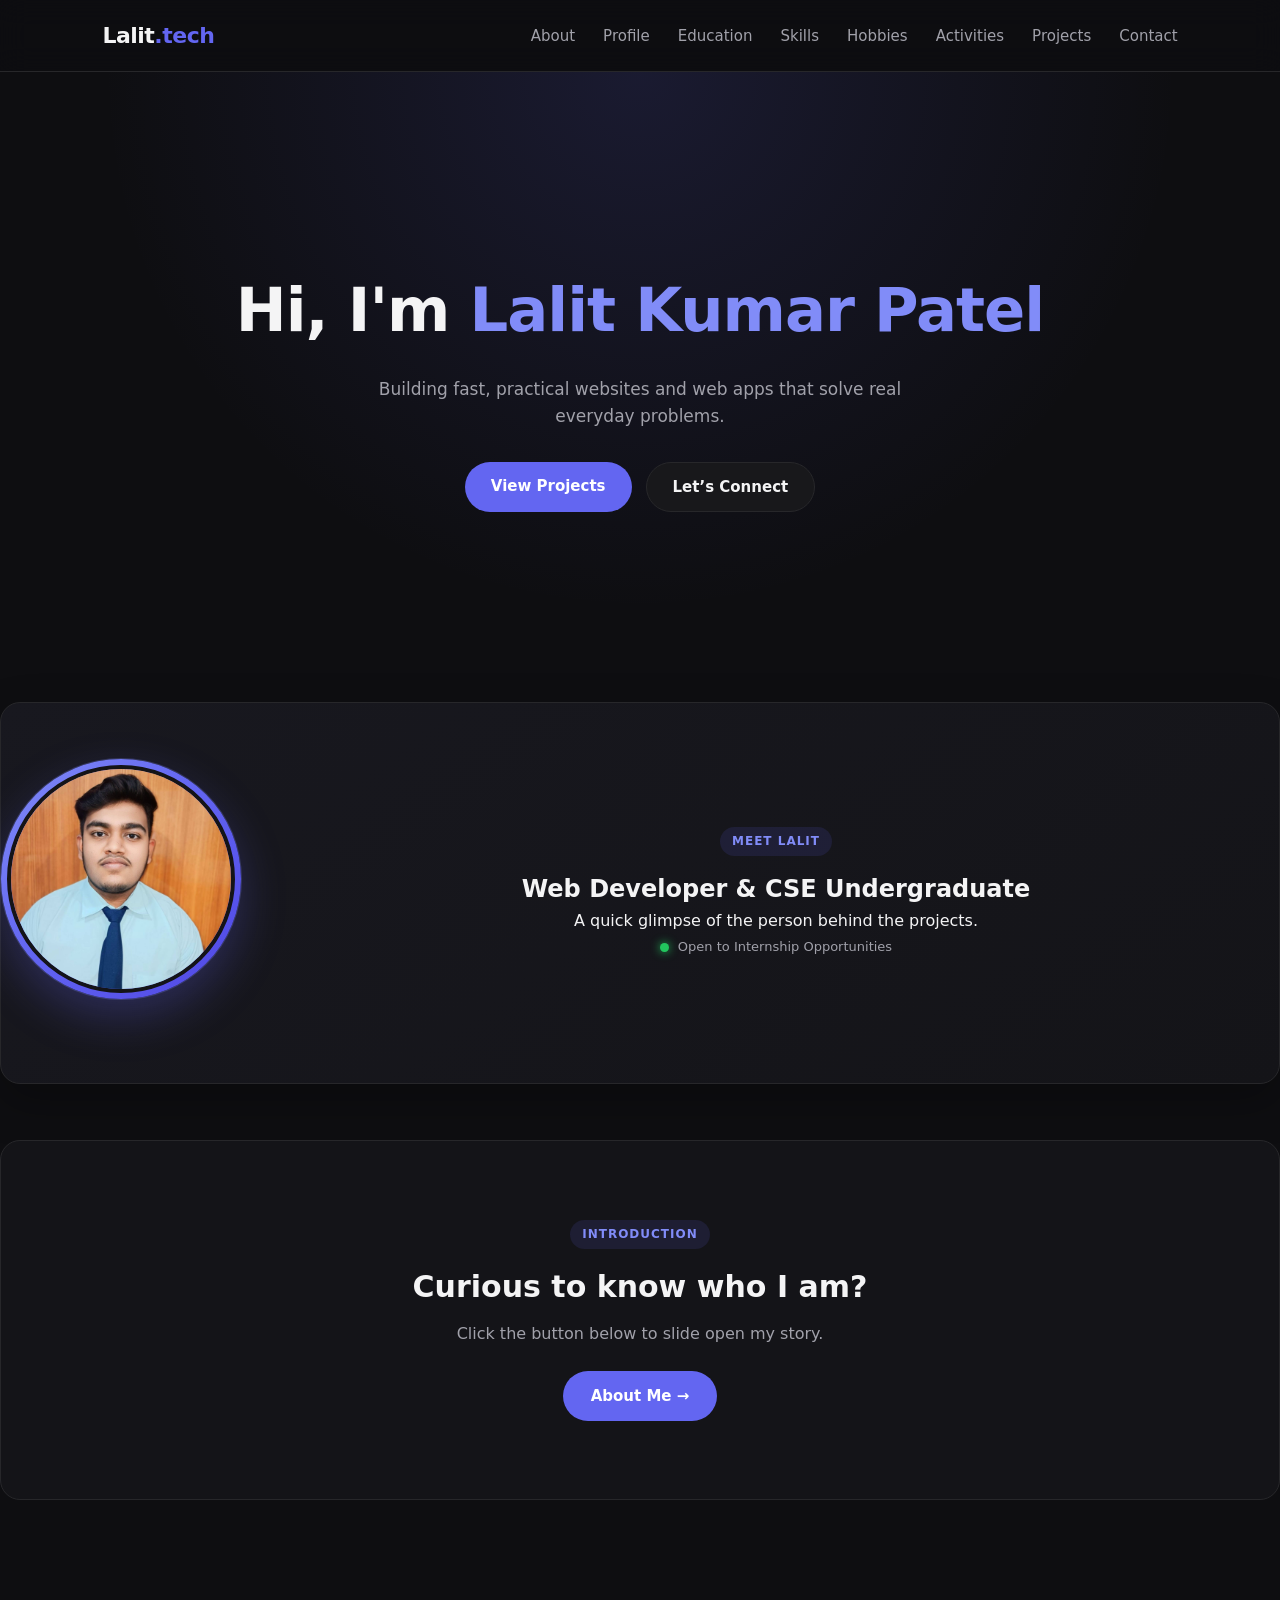
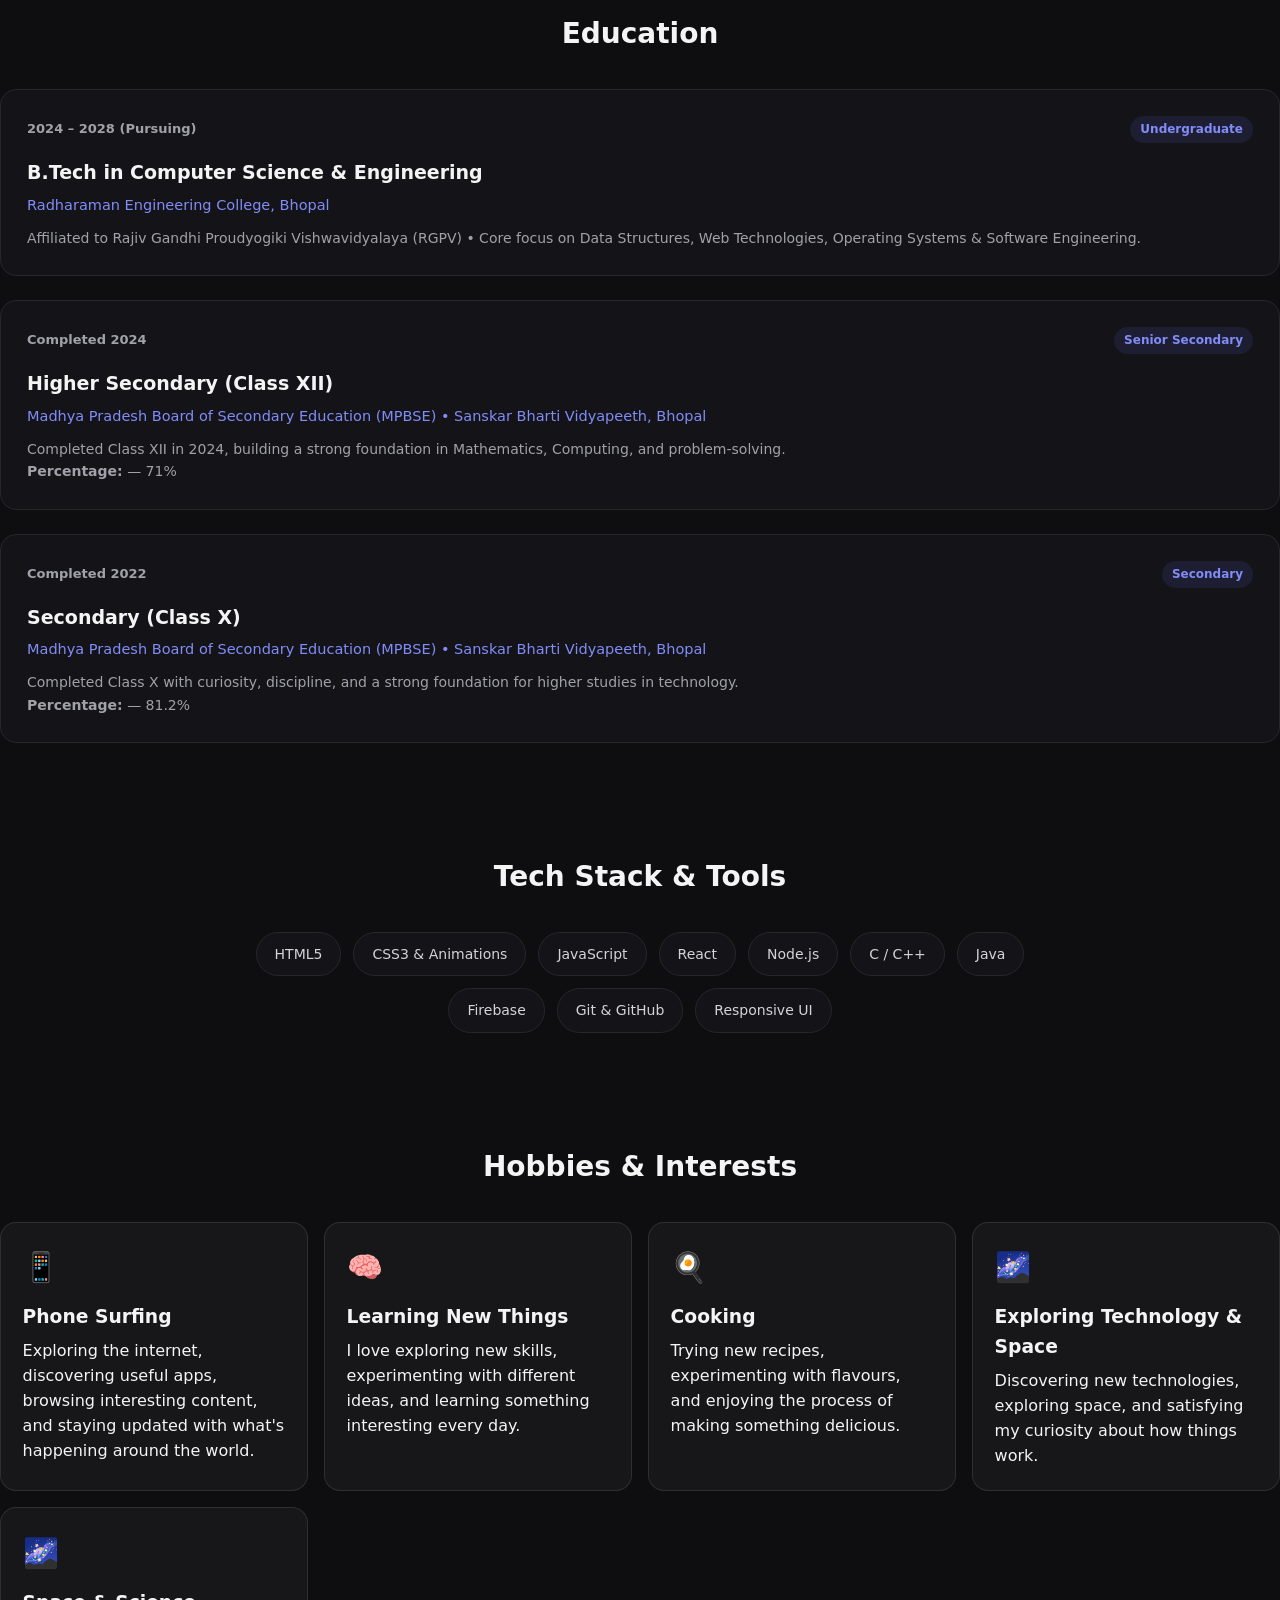
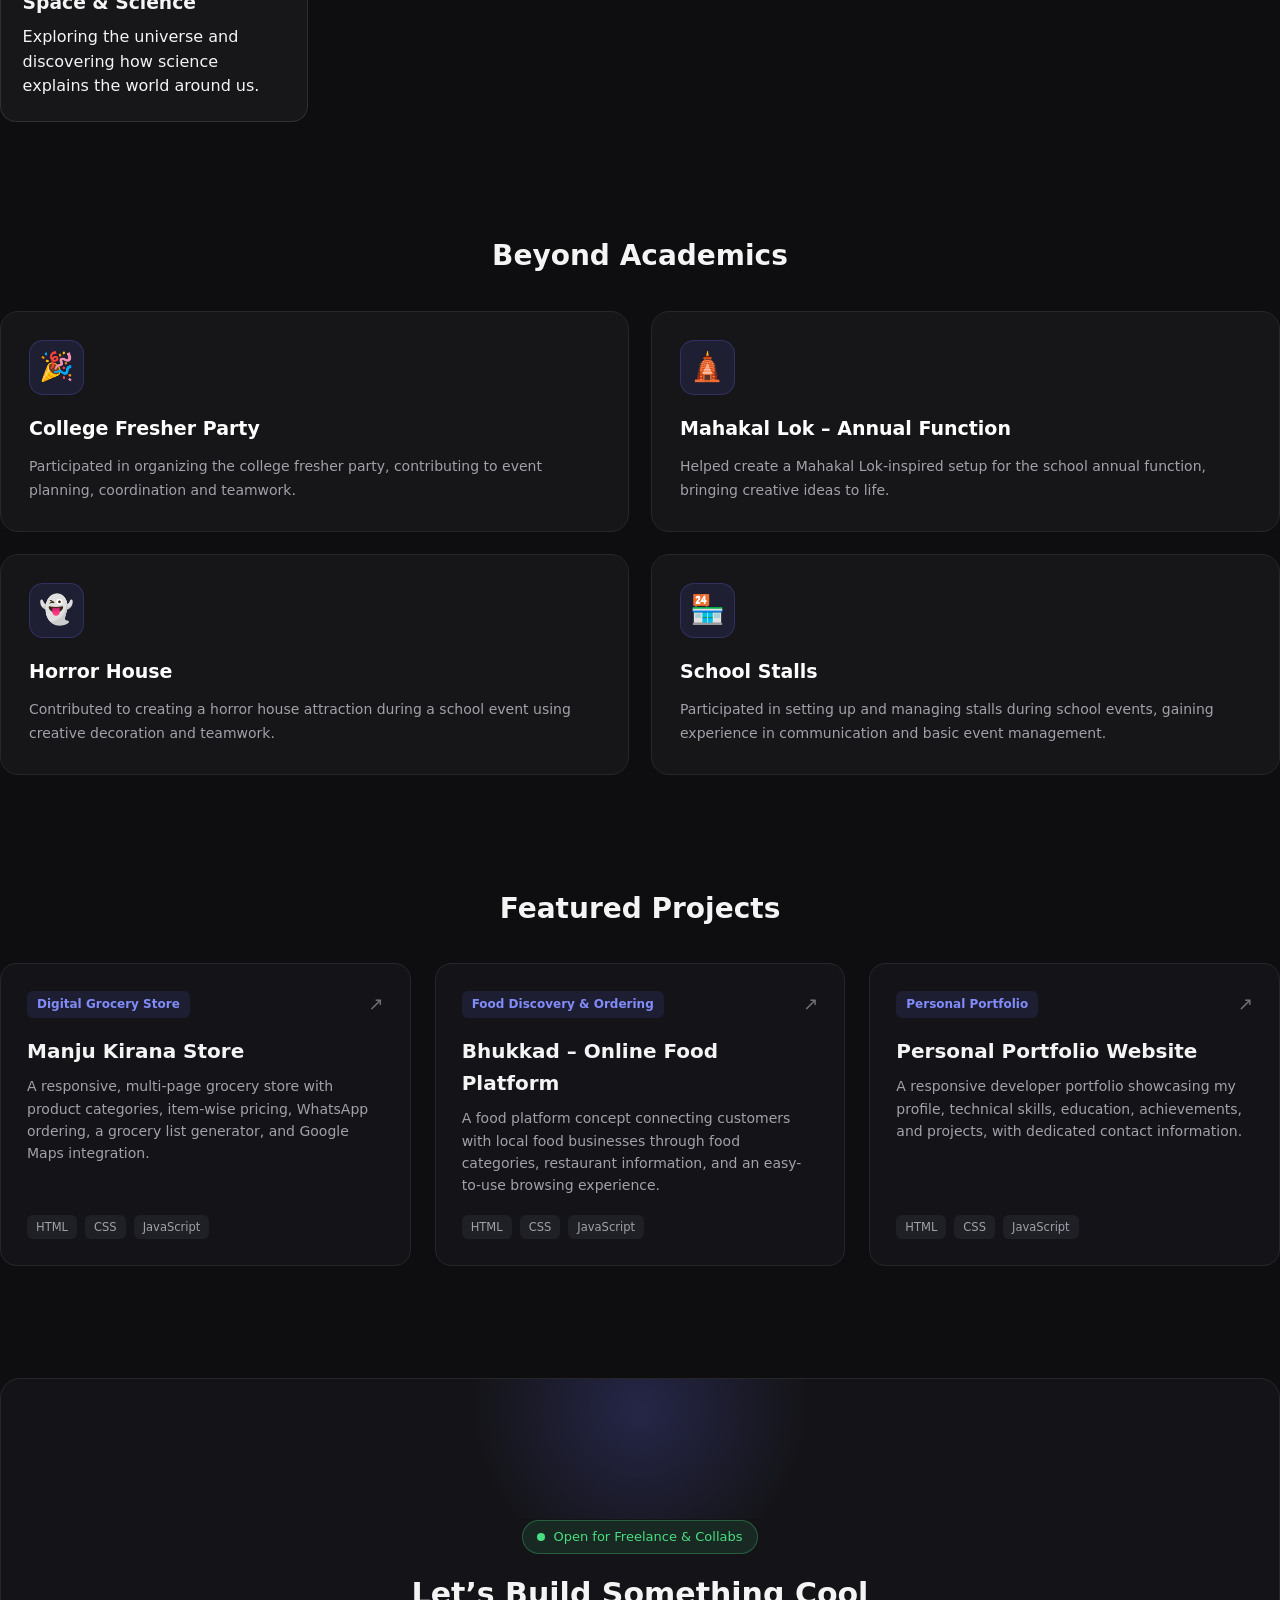
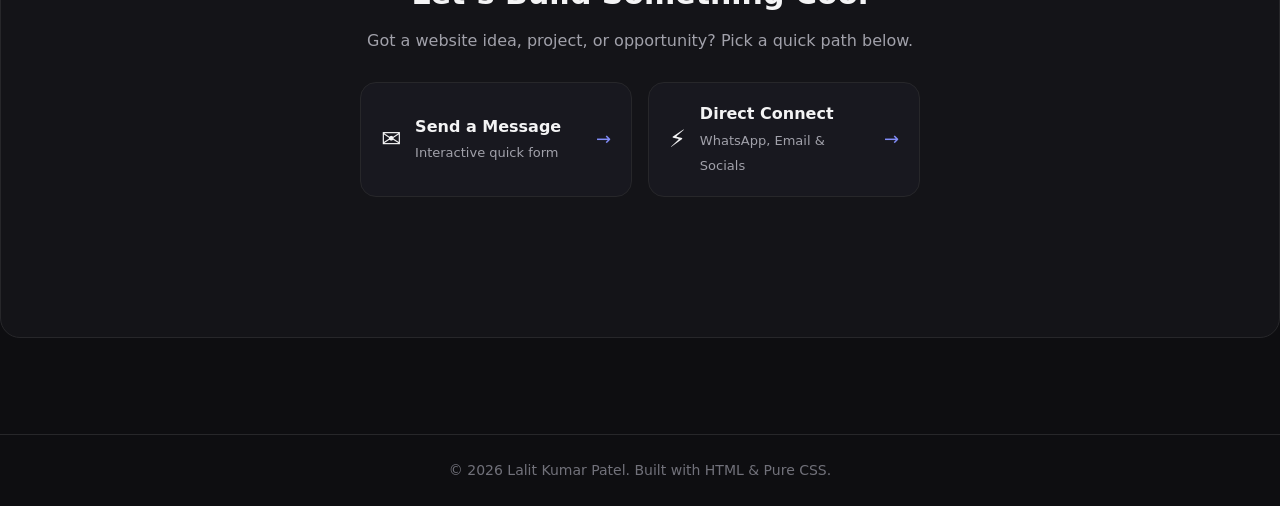
==== commit af3b22c2: "update" ====
--- a/index.html
+++ b/index.html
@@ -236,14 +236,14 @@
     <section id="projects" class="section">
       <h2 class="section-title">Featured Projects</h2>
       <div class="projects-grid">
-        <a href="https://bhukkad-static.vercel.app/" target="_blank" rel="noopener noreferrer" class="project-card">
+        <a href="https://manju-kirana-store.vercel.app/index.html" target="_blank" rel="noopener noreferrer" class="project-card">
           <div>
             <div class="card-top">
-              <span class="project-tag">Web App</span>
+              <span class="project-tag">Digital Grocery Store</span>
               <span class="arrow">↗</span>
             </div>
-            <h3>Bhukkad</h3>
-            <p>A local food discovery and daily tiffin platform built for students and foodies in Bhopal.</p>
+            <h3>Manju Kirana Store</h3>
+            <p>A responsive, multi-page grocery store with product categories, item-wise pricing, WhatsApp ordering, a grocery list generator, and Google Maps integration.</p>
           </div>
           <div class="tech-tags">
             <span>HTML</span>
@@ -252,35 +252,35 @@
           </div>
         </a>
 
-        <a href="solarsystem.html" target="_blank" rel="noopener noreferrer" class="project-card">
+        <a href="https://bhukkad-static.vercel.app/" target="_blank" rel="noopener noreferrer" class="project-card">
           <div>
             <div class="card-top">
-              <span class="project-tag">Interactive UI</span>
+              <span class="project-tag">Food Discovery &amp; Ordering</span>
               <span class="arrow">↗</span>
             </div>
-            <h3>Solar System</h3>
-            <p>An interactive exploration and educational blog series covering planets and space science.</p>
-          </div>
-          <div class="tech-tags">
-            <span>HTML5</span>
-            <span>Pure CSS</span>
-            <span>UI Design</span>
-          </div>
-        </a>
-
-        <a href="project3.html" target="_blank" rel="noopener noreferrer" class="project-card">
-          <div>
-            <div class="card-top">
-              <span class="project-tag">Content Platform</span>
-              <span class="arrow">↗</span>
-            </div>
-            <h3>Blog Platform</h3>
-            <p>A clean, distraction-free reading and publishing space for articles and tech notes.</p>
+            <h3>Bhukkad – Online Food Platform</h3>
+            <p>A food platform concept connecting customers with local food businesses through food categories, restaurant information, and an easy-to-use browsing experience.</p>
           </div>
           <div class="tech-tags">
             <span>HTML</span>
             <span>CSS</span>
-            <span>Typography</span>
+            <span>JavaScript</span>
+          </div>
+        </a>
+
+        <a href="https://lalit2506.github.io/lalit-portfolio/" class="project-card">
+          <div>
+            <div class="card-top">
+              <span class="project-tag">Personal Portfolio</span>
+              <span class="arrow">↗</span>
+            </div>
+            <h3>Personal Portfolio Website</h3>
+            <p>A responsive developer portfolio showcasing my profile, technical skills, education, achievements, and projects, with dedicated contact information.</p>
+          </div>
+          <div class="tech-tags">
+            <span>HTML</span>
+            <span>CSS</span>
+            <span>JavaScript</span>
           </div>
         </a>
       </div>
